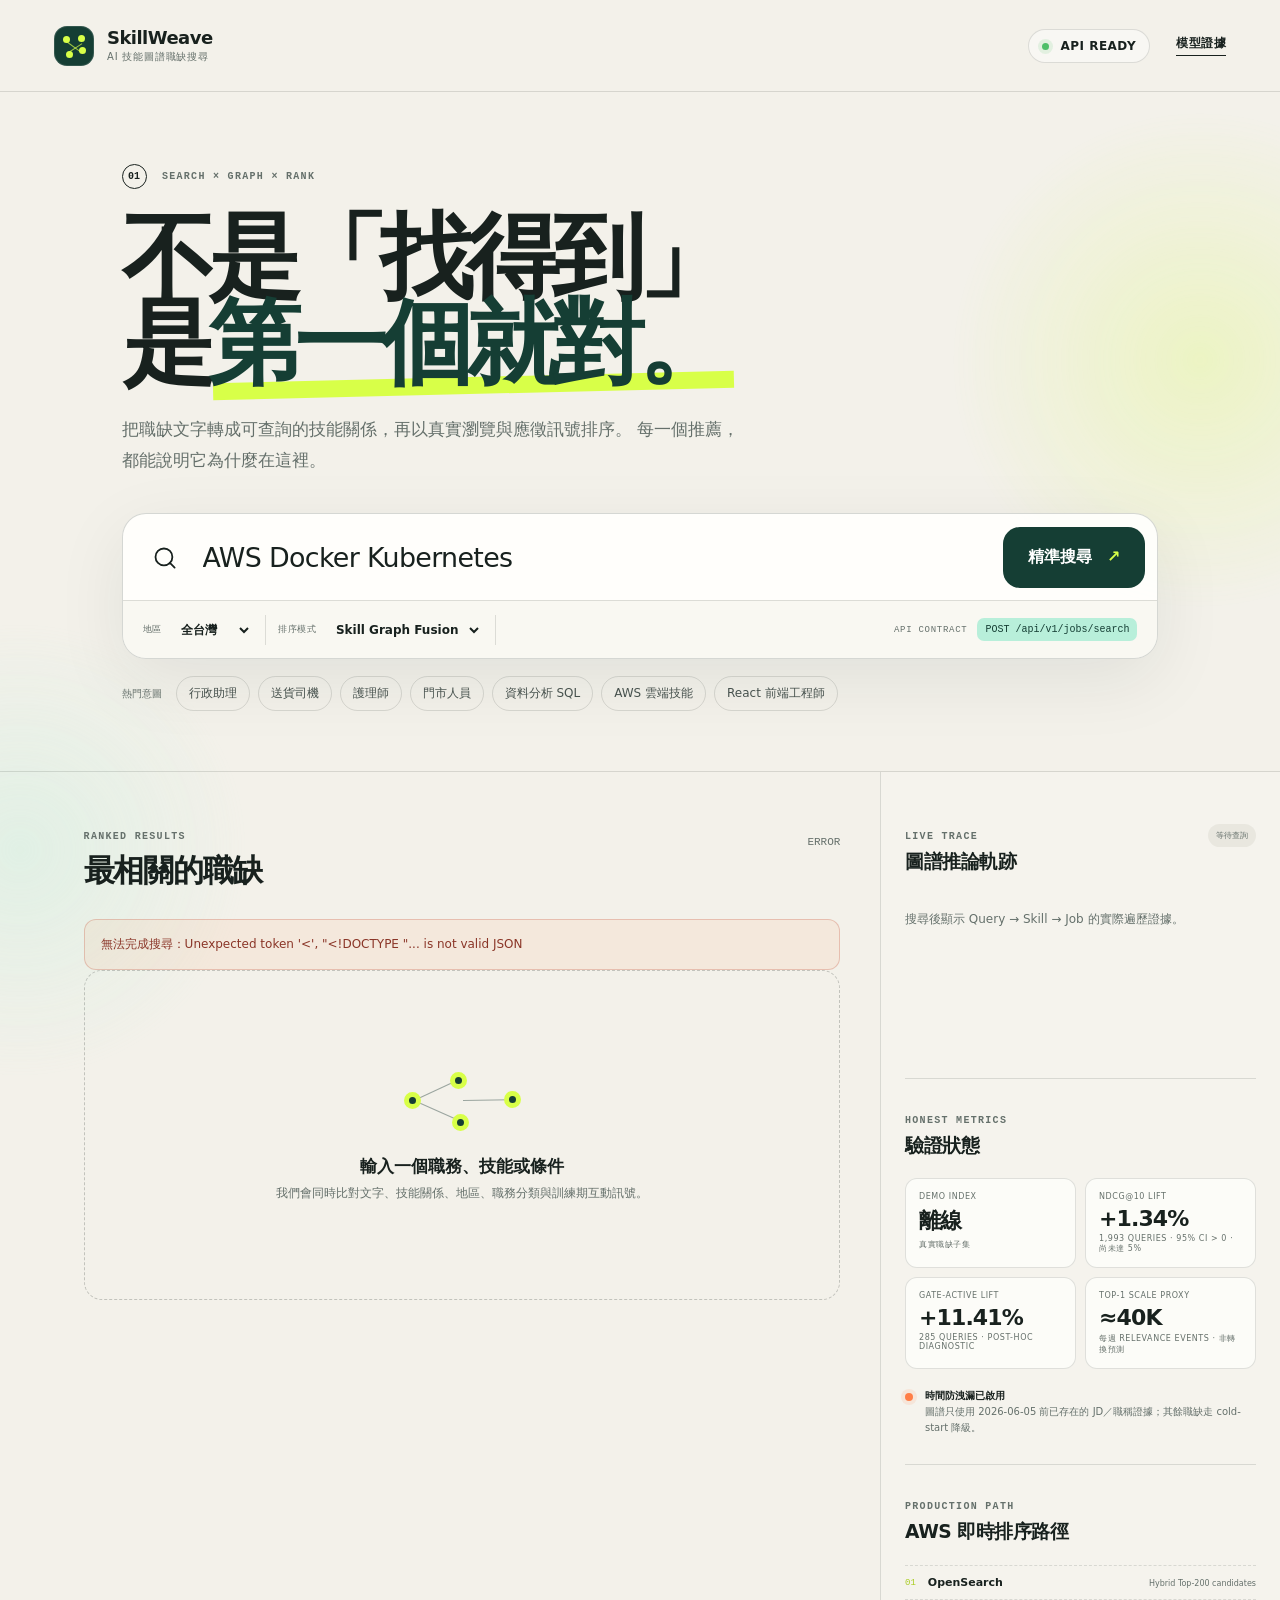
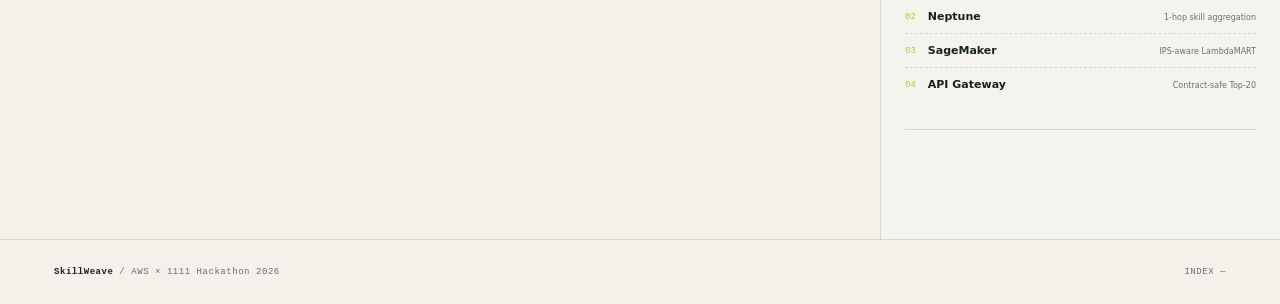
==== web/index.html @ bb7e9367 "Deploy and verify AWS judge demo" ====
<!doctype html>
<html lang="zh-Hant">
  <head>
    <meta charset="utf-8" />
    <meta name="viewport" content="width=device-width, initial-scale=1" />
    <meta
      name="description"
      content="SkillWeave — 以可追溯技能圖譜提升 1111 職缺搜尋精準度"
    />
    <title>SkillWeave｜技能圖譜職缺搜尋</title>
    <link rel="stylesheet" href="styles.css" />
  </head>
  <body>
    <div class="ambient ambient-a"></div>
    <div class="ambient ambient-b"></div>
    <header class="topbar">
      <a class="brand" href="./" aria-label="SkillWeave 首頁">
        <span class="brand-mark" aria-hidden="true">
          <i></i><i></i><i></i><i></i>
        </span>
        <span>
          <strong>SkillWeave</strong>
          <small>AI 技能圖譜職缺搜尋</small>
        </span>
      </a>
      <div class="header-actions">
        <span class="status-pill"><i></i> API READY</span>
        <a href="#evidence">模型證據</a>
      </div>
    </header>

    <main>
      <section class="hero">
        <div class="eyebrow"><span>01</span> SEARCH × GRAPH × RANK</div>
        <h1>不是「找得到」<br />是<span>第一個就對。</span></h1>
        <p>
          把職缺文字轉成可查詢的技能關係，再以真實瀏覽與應徵訊號排序。
          每一個推薦，都能說明它為什麼在這裡。
        </p>

        <form id="search-form" class="search-shell">
          <div class="search-main">
            <svg viewBox="0 0 24 24" aria-hidden="true">
              <path d="m21 21-4.4-4.4m2.4-5.1a7.5 7.5 0 1 1-15 0 7.5 7.5 0 0 1 15 0Z" />
            </svg>
            <label class="sr-only" for="query">搜尋職缺</label>
            <input
              id="query"
              name="query"
              type="search"
              autocomplete="off"
              placeholder="試試「後端工程師 Node.js」或「行政助理」"
              value="AWS Docker Kubernetes"
              required
            />
            <button type="submit">精準搜尋 <span>↗</span></button>
          </div>
          <div class="filters">
            <label>
              <span>地區</span>
              <select id="location">
                <option value="">全台灣</option>
                <option value="100100">台北市</option>
                <option value="100200">新北市</option>
                <option value="100500">桃園市</option>
                <option value="100600">新竹地區</option>
                <option value="100900">台中市</option>
                <option value="101800">高雄市</option>
              </select>
            </label>
            <label>
              <span>排序模式</span>
              <select id="graph-mode">
                <option value="true">Skill Graph Fusion</option>
                <option value="false">無圖譜 Baseline</option>
              </select>
            </label>
            <div class="contract">
              <span>API CONTRACT</span>
              <code>POST /api/v1/jobs/search</code>
            </div>
          </div>
        </form>

        <div class="suggestions" aria-label="建議搜尋">
          <span>熱門意圖</span>
          <button data-query="行政助理">行政助理</button>
          <button data-query="送貨司機">送貨司機</button>
          <button data-query="護理師">護理師</button>
          <button data-query="門市人員">門市人員</button>
          <button data-query="資料分析 SQL">資料分析 SQL</button>
          <button data-query="AWS Docker Kubernetes">AWS 雲端技能</button>
          <button data-query="React 前端工程師">React 前端工程師</button>
        </div>
      </section>

      <section class="workspace">
        <div class="results-column">
          <div class="section-head">
            <div>
              <span class="kicker">RANKED RESULTS</span>
              <h2>最相關的職缺</h2>
            </div>
            <div id="result-meta" class="result-meta">等待搜尋</div>
          </div>
          <div id="loading" class="loading hidden" aria-live="polite">
            <span></span><span></span><span></span>
            <p>解析意圖、走訪圖譜、重排候選職缺…</p>
          </div>
          <div id="error" class="message hidden"></div>
          <div id="results" class="result-list" aria-live="polite">
            <div class="initial-state">
              <div class="initial-graph" aria-hidden="true">
                <span class="node n1"></span><span class="node n2"></span>
                <span class="node n3"></span><span class="node n4"></span>
                <span class="edge e1"></span><span class="edge e2"></span><span class="edge e3"></span>
              </div>
              <h3>輸入一個職務、技能或條件</h3>
              <p>我們會同時比對文字、技能關係、地區、職務分類與訓練期互動訊號。</p>
            </div>
          </div>
        </div>

        <aside class="evidence-column" id="evidence">
          <div class="panel graph-panel">
            <div class="panel-head">
              <div>
                <span class="kicker">LIVE TRACE</span>
                <h3>圖譜推論軌跡</h3>
              </div>
              <span id="graph-badge" class="mini-badge">等待查詢</span>
            </div>
            <div id="intent-graph" class="intent-graph">
              <p class="panel-empty">搜尋後顯示 Query → Skill → Job 的實際遍歷證據。</p>
            </div>
          </div>

          <div class="panel score-panel">
            <div class="panel-head">
              <div>
                <span class="kicker">HONEST METRICS</span>
                <h3>驗證狀態</h3>
              </div>
            </div>
            <div class="metric-grid">
              <div>
                <span>Demo index</span>
                <strong id="job-count">—</strong>
                <small>真實職缺子集</small>
              </div>
              <div>
                <span>NDCG@10 lift</span>
                <strong id="ndcg-status">+1.34%</strong>
                <small>1,993 queries · 95% CI &gt; 0 · 尚未達 5%</small>
              </div>
              <div>
                <span>Gate-active lift</span>
                <strong>+11.41%</strong>
                <small>285 queries · post-hoc diagnostic</small>
              </div>
              <div>
                <span>Top-1 scale proxy</span>
                <strong>≈40K</strong>
                <small>每週 relevance events · 非轉換預測</small>
              </div>
            </div>
            <div class="provenance">
              <i></i>
              <p>
                <strong>時間防洩漏已啟用</strong>
                圖譜只使用 2026-06-05 前已存在的 JD／職稱證據；其餘職缺走 cold-start 降級。
              </p>
            </div>
          </div>

          <div class="panel architecture-panel">
            <span class="kicker">PRODUCTION PATH</span>
            <h3>AWS 即時排序路徑</h3>
            <ol>
              <li><span>01</span><div><strong>OpenSearch</strong><small>Hybrid Top-200 candidates</small></div></li>
              <li><span>02</span><div><strong>Neptune</strong><small>1-hop skill aggregation</small></div></li>
              <li><span>03</span><div><strong>SageMaker</strong><small>IPS-aware LambdaMART</small></div></li>
              <li><span>04</span><div><strong>API Gateway</strong><small>Contract-safe Top-20</small></div></li>
            </ol>
          </div>
        </aside>
      </section>
    </main>

    <footer>
      <div><strong>SkillWeave</strong> / AWS × 1111 Hackathon 2026</div>
      <div id="index-version">INDEX —</div>
    </footer>

    <template id="result-template">
      <article class="job-card">
        <div class="rank"></div>
        <div class="job-content">
          <div class="job-topline">
            <div>
              <h3></h3>
              <p class="job-subtitle"></p>
            </div>
            <span class="fit-score"></span>
          </div>
          <div class="job-tags"></div>
          <div class="why">
            <span>WHY THIS JOB</span>
            <p></p>
          </div>
          <button class="trace-button" type="button">查看推論證據 <span>→</span></button>
        </div>
      </article>
    </template>
    <script src="app.js" defer></script>
  </body>
</html>
---- web/styles.css ----
:root {
  --ink: #18211e;
  --muted: #65706b;
  --paper: #f3f1ea;
  --card: rgba(255, 255, 252, 0.84);
  --line: rgba(24, 33, 30, 0.13);
  --acid: #d8ff48;
  --acid-dark: #aacc25;
  --mint: #b8efda;
  --forest: #153e34;
  --orange: #ff7e47;
  --shadow: 0 20px 70px rgba(19, 38, 32, 0.08);
  font-family: Inter, "SF Pro Display", "Noto Sans TC", "PingFang TC", system-ui, sans-serif;
  color: var(--ink);
  background: var(--paper);
}

* { box-sizing: border-box; }
html { scroll-behavior: smooth; }
body { margin: 0; min-height: 100vh; overflow-x: hidden; }
button, input, select { font: inherit; }
button, select { cursor: pointer; }
.sr-only { position: absolute; width: 1px; height: 1px; padding: 0; margin: -1px; overflow: hidden; clip: rect(0,0,0,0); white-space: nowrap; border: 0; }
.hidden { display: none !important; }

.ambient { position: fixed; border-radius: 999px; filter: blur(1px); z-index: -1; opacity: .55; pointer-events: none; }
.ambient-a { width: 520px; height: 520px; right: -180px; top: 100px; background: radial-gradient(circle, rgba(216,255,72,.42), transparent 68%); }
.ambient-b { width: 460px; height: 460px; left: -210px; top: 620px; background: radial-gradient(circle, rgba(184,239,218,.55), transparent 70%); }

.topbar {
  max-width: 1440px; margin: auto; height: 92px; padding: 0 54px;
  display: flex; align-items: center; justify-content: space-between;
  border-bottom: 1px solid var(--line);
}
.brand { color: inherit; text-decoration: none; display: flex; align-items: center; gap: 13px; }
.brand > span:last-child { display: flex; flex-direction: column; }
.brand strong { font-size: 18px; letter-spacing: -.03em; }
.brand small { color: var(--muted); font-size: 10px; letter-spacing: .08em; margin-top: 2px; }
.brand-mark { width: 40px; height: 40px; border-radius: 13px; background: var(--forest); position: relative; display: block; box-shadow: inset 0 0 0 1px rgba(255,255,255,.13); }
.brand-mark i { position: absolute; width: 7px; height: 7px; background: var(--acid); border-radius: 50%; }
.brand-mark i:nth-child(1) { left: 9px; top: 10px; }
.brand-mark i:nth-child(2) { right: 9px; top: 9px; }
.brand-mark i:nth-child(3) { left: 12px; bottom: 8px; }
.brand-mark i:nth-child(4) { right: 8px; bottom: 12px; }
.brand-mark::before, .brand-mark::after { content: ""; position: absolute; height: 1px; background: rgba(216,255,72,.7); transform-origin: left; }
.brand-mark::before { width: 21px; left: 11px; top: 14px; transform: rotate(36deg); }
.brand-mark::after { width: 18px; left: 13px; bottom: 12px; transform: rotate(-33deg); }
.header-actions { display: flex; align-items: center; gap: 26px; font-size: 12px; font-weight: 700; letter-spacing: .04em; }
.header-actions a { color: var(--ink); text-decoration: none; border-bottom: 1px solid var(--ink); padding-bottom: 3px; }
.status-pill { border: 1px solid var(--line); border-radius: 999px; padding: 9px 13px; background: rgba(255,255,255,.42); }
.status-pill i { display: inline-block; width: 7px; height: 7px; border-radius: 50%; background: #4ebf69; margin-right: 7px; box-shadow: 0 0 0 4px rgba(78,191,105,.13); }

main { max-width: 1440px; margin: auto; }
.hero { padding: 72px 9.5% 60px; }
.eyebrow, .kicker { font-family: ui-monospace, "SFMono-Regular", monospace; letter-spacing: .13em; font-size: 10px; font-weight: 800; color: var(--muted); }
.eyebrow span { display: inline-grid; place-items: center; width: 25px; height: 25px; border: 1px solid var(--ink); border-radius: 50%; color: var(--ink); margin-right: 8px; letter-spacing: 0; }
.hero h1 { font-size: clamp(52px, 7.3vw, 102px); letter-spacing: -.075em; line-height: .92; margin: 25px 0 28px; max-width: 980px; font-weight: 720; }
.hero h1 span { color: var(--forest); position: relative; z-index: 0; }
.hero h1 span::after { content: ""; height: .18em; left: 1%; right: -2%; bottom: .03em; background: var(--acid); position: absolute; z-index: -1; transform: rotate(-1.4deg); }
.hero > p { width: min(620px, 100%); font-size: 17px; line-height: 1.8; color: var(--muted); margin-bottom: 38px; }

.search-shell { background: rgba(255,255,252,.93); border: 1px solid rgba(24,33,30,.18); border-radius: 24px; box-shadow: var(--shadow); overflow: hidden; }
.search-main { height: 86px; display: grid; grid-template-columns: 34px 1fr auto; align-items: center; gap: 16px; padding: 10px 12px 10px 28px; }
.search-main svg { width: 27px; fill: none; stroke: var(--ink); stroke-width: 1.6; stroke-linecap: round; }
.search-main input { border: 0; background: transparent; outline: 0; min-width: 0; font-size: clamp(18px, 2.1vw, 27px); letter-spacing: -.025em; color: var(--ink); }
.search-main input::placeholder { color: #a2aaa6; }
.search-main button { height: 61px; border: 0; border-radius: 17px; background: var(--forest); color: white; font-weight: 760; padding: 0 25px; transition: transform .16s, background .16s; }
.search-main button:hover { transform: translateY(-2px); background: #1b5042; }
.search-main button span { color: var(--acid); padding-left: 9px; }
.filters { min-height: 58px; border-top: 1px solid var(--line); padding: 8px 20px; display: flex; align-items: center; gap: 12px; background: rgba(243,241,234,.5); }
.filters label { display: flex; align-items: center; gap: 8px; border-right: 1px solid var(--line); padding-right: 13px; }
.filters label > span, .contract > span { font-family: ui-monospace, monospace; color: var(--muted); font-size: 9px; letter-spacing: .08em; }
.filters select { border: 0; outline: 0; background: transparent; color: var(--ink); font-weight: 700; font-size: 12px; padding: 7px; }
.contract { margin-left: auto; display: flex; align-items: center; gap: 10px; }
.contract code { font-size: 10px; color: var(--forest); background: var(--mint); border-radius: 7px; padding: 6px 8px; }
.suggestions { display: flex; align-items: center; gap: 8px; flex-wrap: wrap; margin-top: 17px; }
.suggestions > span { font-family: ui-monospace, monospace; font-size: 10px; color: var(--muted); margin-right: 6px; }
.suggestions button { background: transparent; border: 1px solid var(--line); border-radius: 999px; padding: 8px 12px; color: #46514d; font-size: 12px; transition: .16s; }
.suggestions button:hover { background: var(--acid); border-color: var(--acid-dark); color: var(--ink); }

.workspace { display: grid; grid-template-columns: minmax(0, 1.65fr) minmax(310px, .75fr); border-top: 1px solid var(--line); }
.results-column { padding: 52px 4.5% 80px 9.5%; min-height: 720px; }
.evidence-column { border-left: 1px solid var(--line); padding: 52px 6% 80px; background: rgba(255,255,255,.18); }
.section-head, .panel-head { display: flex; justify-content: space-between; align-items: flex-start; }
.section-head { margin-bottom: 27px; }
.section-head h2 { margin: 7px 0 0; font-size: 31px; letter-spacing: -.04em; }
.result-meta { color: var(--muted); font-size: 11px; font-family: ui-monospace, monospace; margin-top: 12px; }
.result-list { display: grid; gap: 13px; }
.job-card { display: grid; grid-template-columns: 58px 1fr; background: var(--card); border: 1px solid var(--line); border-radius: 18px; overflow: hidden; transition: transform .2s, box-shadow .2s, border-color .2s; animation: rise .35s both; backdrop-filter: blur(10px); }
.job-card:hover { transform: translateY(-3px); box-shadow: 0 18px 42px rgba(21,62,52,.09); border-color: rgba(21,62,52,.28); }
.rank { display: grid; place-items: start center; padding-top: 24px; border-right: 1px solid var(--line); font-family: ui-monospace, monospace; color: var(--muted); font-size: 12px; }
.job-card:first-child .rank { background: var(--acid); color: var(--ink); font-weight: 900; }
.job-content { padding: 23px 24px 18px; }
.job-topline { display: flex; justify-content: space-between; gap: 18px; }
.job-topline h3 { margin: 0; font-size: 19px; letter-spacing: -.025em; }
.job-subtitle { margin: 7px 0 0; color: var(--muted); font-size: 12px; }
.fit-score { align-self: flex-start; white-space: nowrap; color: var(--forest); background: var(--mint); border-radius: 8px; padding: 6px 8px; font-family: ui-monospace, monospace; font-size: 9px; font-weight: 800; letter-spacing: .04em; }
.job-tags { display: flex; gap: 6px; flex-wrap: wrap; margin: 16px 0 13px; }
.job-tags span { border: 1px solid var(--line); border-radius: 6px; padding: 5px 7px; color: #52605b; font-size: 10px; }
.job-tags span.skill { border-color: rgba(170,204,37,.6); background: rgba(216,255,72,.28); color: #31410a; }
.why { display: grid; grid-template-columns: auto 1fr; gap: 11px; align-items: baseline; background: rgba(243,241,234,.76); border-radius: 9px; padding: 9px 11px; }
.why span { font-family: ui-monospace, monospace; color: var(--forest); font-size: 8px; font-weight: 900; letter-spacing: .08em; }
.why p { margin: 0; color: #59645f; font-size: 11px; line-height: 1.5; }
.trace-button { border: 0; background: transparent; padding: 13px 0 0; font-size: 10px; color: var(--muted); }
.trace-button span { color: var(--forest); margin-left: 5px; }

.panel { border-bottom: 1px solid var(--line); padding-bottom: 28px; margin-bottom: 29px; }
.panel h3 { margin: 6px 0 0; letter-spacing: -.025em; }
.mini-badge { border-radius: 999px; padding: 6px 8px; background: #e9e7df; font-size: 8px; font-family: ui-monospace, monospace; color: var(--muted); }
.mini-badge.active { color: var(--forest); background: var(--acid); }
.intent-graph { min-height: 175px; padding-top: 22px; }
.panel-empty { font-size: 12px; color: var(--muted); line-height: 1.7; }
.trace-path { display: grid; grid-template-columns: 16px 1fr; gap: 10px; margin-bottom: 13px; }
.trace-rail { position: relative; }
.trace-rail::before { content: ""; position: absolute; left: 6px; top: 7px; bottom: -19px; border-left: 1px dashed #9dae48; }
.trace-path:last-child .trace-rail::before { display: none; }
.trace-dot { display: block; width: 13px; height: 13px; background: var(--acid); border: 3px solid var(--paper); box-shadow: 0 0 0 1px #a8bd43; border-radius: 50%; position: relative; z-index: 1; }
.trace-copy strong { display: block; font-size: 11px; line-height: 1.45; overflow-wrap: anywhere; }
.trace-copy small { display: block; color: var(--muted); font-size: 9px; margin-top: 3px; line-height: 1.45; }
.metric-grid { display: grid; grid-template-columns: 1fr 1fr; gap: 9px; margin: 19px 0; }
.metric-grid > div { background: rgba(255,255,252,.7); border: 1px solid var(--line); border-radius: 12px; padding: 13px; }
.metric-grid span, .metric-grid small { display: block; color: var(--muted); font-size: 8px; text-transform: uppercase; letter-spacing: .07em; }
.metric-grid strong { display: block; font-size: 22px; letter-spacing: -.04em; margin: 5px 0 3px; }
.provenance { display: grid; grid-template-columns: 11px 1fr; gap: 9px; align-items: start; }
.provenance i { width: 8px; height: 8px; border-radius: 50%; background: var(--orange); margin-top: 5px; box-shadow: 0 0 0 4px rgba(255,126,71,.12); }
.provenance p { margin: 0; font-size: 10px; line-height: 1.6; color: var(--muted); }
.provenance strong { color: var(--ink); display: block; }
.architecture-panel ol { list-style: none; margin: 20px 0 0; padding: 0; }
.architecture-panel li { display: flex; gap: 12px; align-items: center; padding: 10px 0; border-top: 1px dashed var(--line); }
.architecture-panel li > span { font-family: ui-monospace, monospace; color: var(--acid-dark); font-size: 9px; }
.architecture-panel li div { display: flex; justify-content: space-between; align-items: baseline; flex: 1; gap: 10px; }
.architecture-panel li strong { font-size: 11px; }
.architecture-panel li small { color: var(--muted); font-size: 8px; text-align: right; }

.initial-state { min-height: 330px; border: 1px dashed rgba(24,33,30,.22); border-radius: 18px; display: grid; place-content: center; text-align: center; padding: 30px; }
.initial-state h3 { margin: 24px 0 7px; font-size: 17px; }
.initial-state p { margin: 0; color: var(--muted); font-size: 12px; }
.initial-graph { position: relative; width: 120px; height: 62px; margin: auto; }
.initial-graph .node { position: absolute; width: 17px; height: 17px; background: var(--forest); border: 5px solid var(--acid); border-radius: 50%; z-index: 1; }
.initial-graph .n1 { left: 2px; top: 23px; }.initial-graph .n2 { left: 48px; top: 3px; }.initial-graph .n3 { left: 50px; bottom: 0; }.initial-graph .n4 { right: 1px; top: 22px; }
.initial-graph .edge { height: 1px; background: #9aa59f; width: 48px; position: absolute; transform-origin: left; left: 12px; top: 31px; }
.initial-graph .e1 { transform: rotate(-25deg); }.initial-graph .e2 { transform: rotate(24deg); }.initial-graph .e3 { left: 61px; transform: rotate(-1deg); width: 48px; }
.loading { min-height: 280px; place-content: center; text-align: center; }
.loading span { display: inline-block; width: 7px; height: 7px; background: var(--forest); border-radius: 50%; margin: 3px; animation: pulse .8s infinite alternate; }
.loading span:nth-child(2) { animation-delay: .16s; }.loading span:nth-child(3) { animation-delay: .32s; }
.loading p { color: var(--muted); font-size: 11px; margin-top: 12px; }
.message { border: 1px solid rgba(190,65,43,.25); background: rgba(255,126,71,.08); border-radius: 12px; padding: 16px; color: #8a3527; font-size: 12px; }

footer { max-width: 1440px; margin: auto; border-top: 1px solid var(--line); padding: 27px 54px; display: flex; justify-content: space-between; color: var(--muted); font-size: 9px; font-family: ui-monospace, monospace; letter-spacing: .06em; }
footer strong { color: var(--ink); }
@keyframes pulse { to { transform: translateY(-8px); background: var(--acid-dark); } }
@keyframes rise { from { opacity: 0; transform: translateY(9px); } }

@media (max-width: 920px) {
  .topbar { padding: 0 22px; }
  .hero { padding: 55px 22px 45px; }
  .hero h1 { font-size: clamp(50px, 13vw, 80px); }
  .workspace { grid-template-columns: 1fr; }
  .results-column, .evidence-column { padding: 40px 22px 60px; }
  .evidence-column { border-left: 0; border-top: 1px solid var(--line); }
  .search-main { grid-template-columns: 28px 1fr; height: auto; padding: 18px; }
  .search-main button { grid-column: 1 / -1; height: 50px; }
  .filters { align-items: stretch; flex-wrap: wrap; }
  .contract { width: 100%; margin: 3px 0; }
}
@media (max-width: 560px) {
  .header-actions a { display: none; }
  .status-pill { font-size: 9px; }
  .hero h1 { letter-spacing: -.065em; }
  .hero > p { font-size: 14px; }
  .search-main input { font-size: 17px; }
  .filters label { width: calc(50% - 6px); padding-right: 0; }
  .filters select { max-width: 130px; }
  .job-card { grid-template-columns: 42px 1fr; }
  .job-content { padding: 19px 15px 15px; }
  .job-topline { display: block; }
  .fit-score { display: inline-block; margin-top: 10px; }
  .why { grid-template-columns: 1fr; gap: 4px; }
  footer { padding: 22px; display: block; line-height: 2; }
}
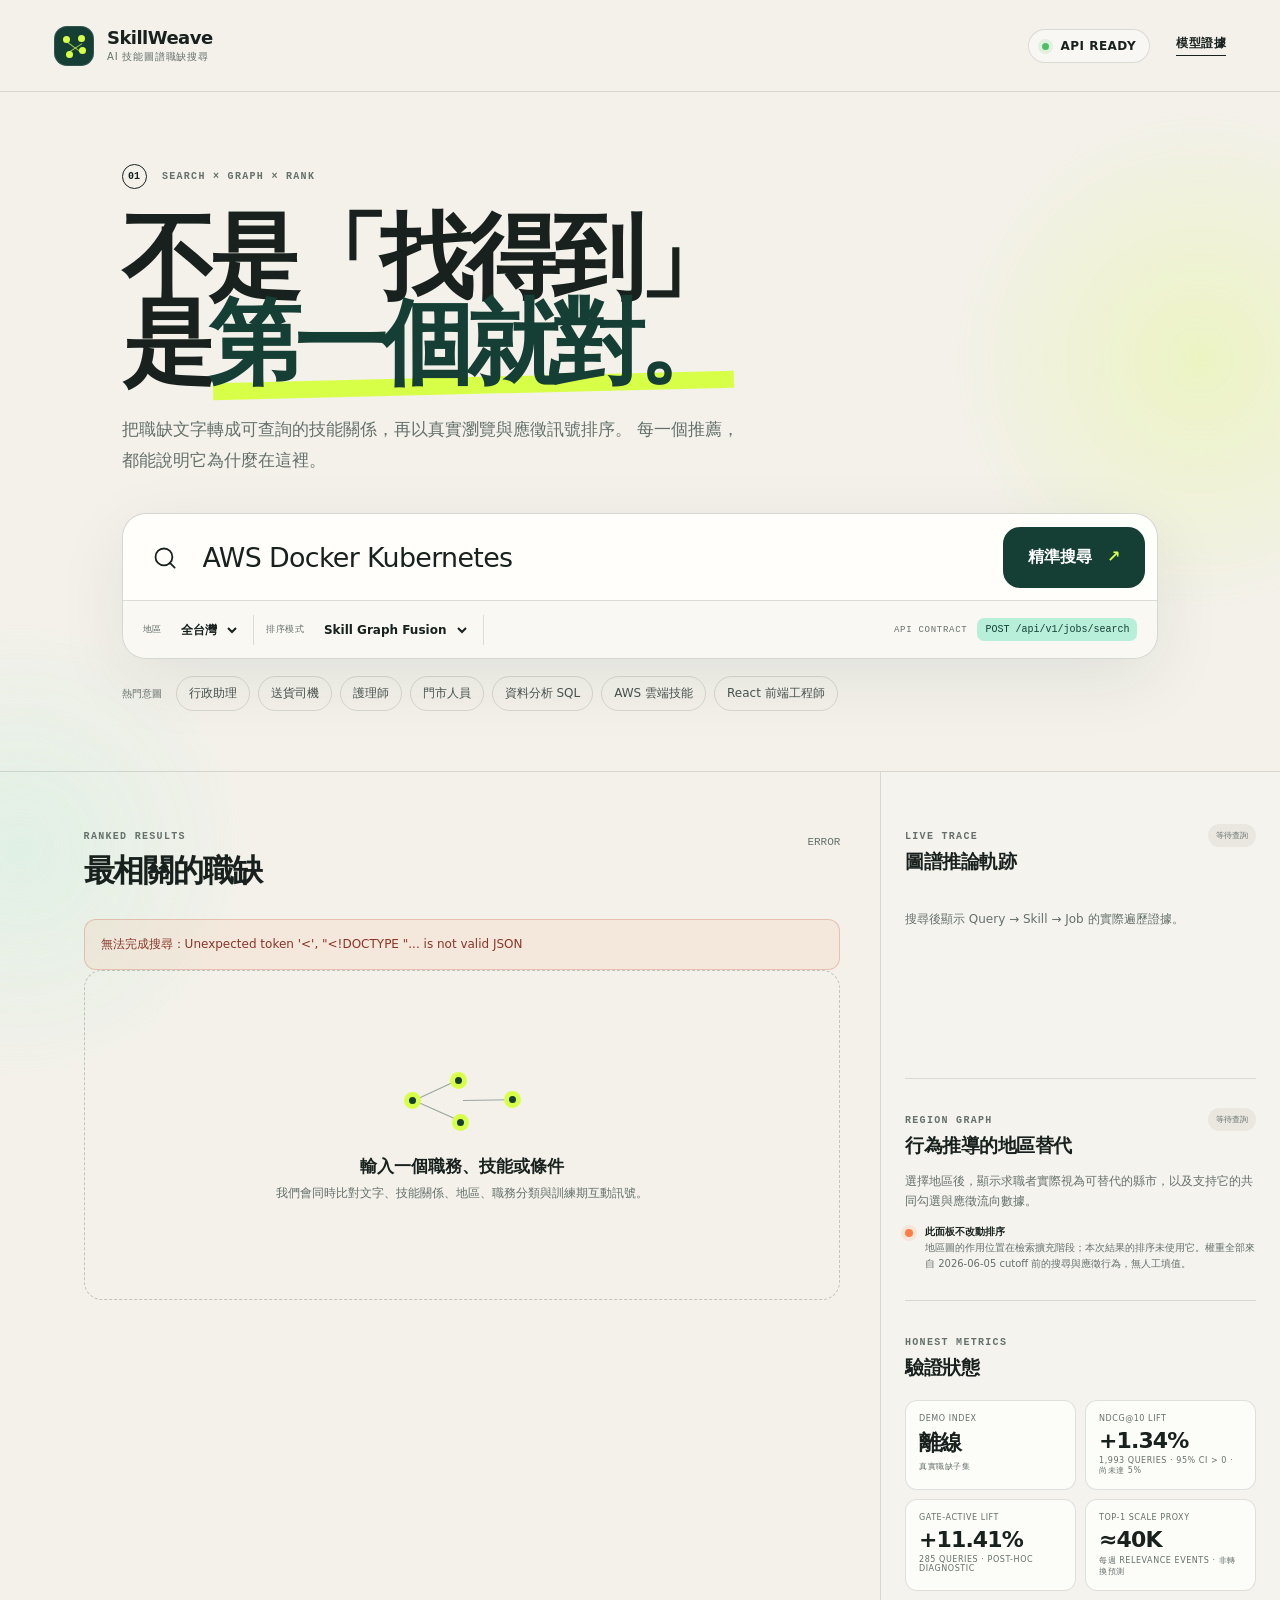
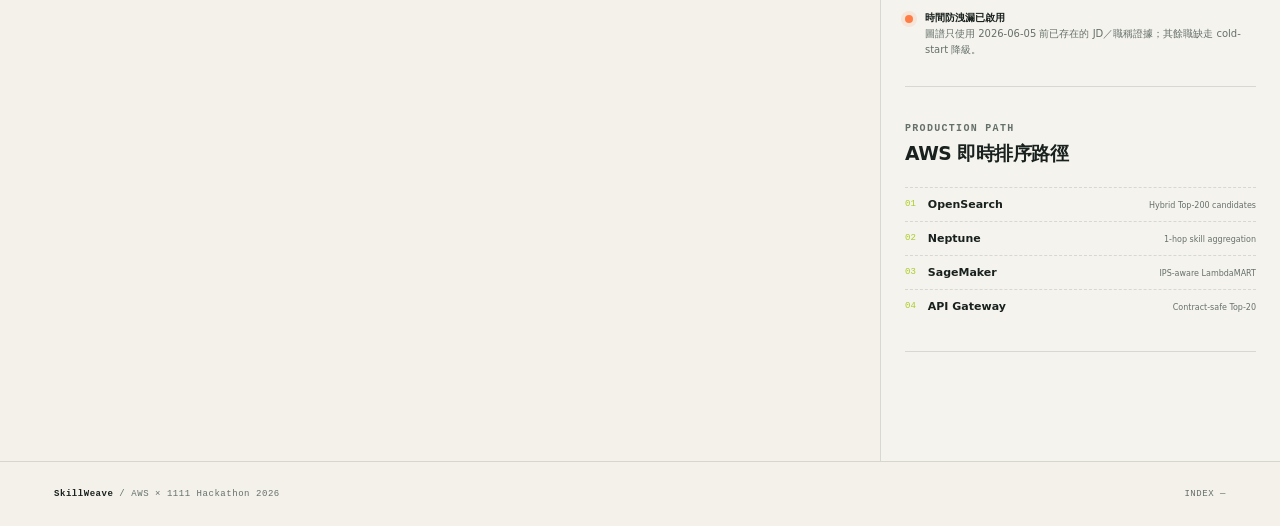
==== commit ec254562: "Surface region graph evidence in the search response and demo The region subgraph existed as an arti" ====
--- a/web/index.html
+++ b/web/index.html
@@ -63,7 +63,10 @@
                 <option value="100100">台北市</option>
                 <option value="100200">新北市</option>
                 <option value="100500">桃園市</option>
-                <option value="100600">新竹地區</option>
+                <option value="100600">新竹市</option>
+                <option value="100700">新竹縣</option>
+                <option value="100300">基隆市</option>
+                <option value="102000">屏東縣</option>
                 <option value="100900">台中市</option>
                 <option value="101800">高雄市</option>
               </select>
@@ -135,6 +138,29 @@
             </div>
           </div>
 
+          <div class="panel region-panel">
+            <div class="panel-head">
+              <div>
+                <span class="kicker">REGION GRAPH</span>
+                <h3>行為推導的地區替代</h3>
+              </div>
+              <span id="region-badge" class="mini-badge">等待查詢</span>
+            </div>
+            <div id="region-trace" aria-live="polite">
+              <p class="panel-empty">
+                選擇地區後，顯示求職者實際視為可替代的縣市，以及支持它的共同勾選與應徵流向數據。
+              </p>
+            </div>
+            <div class="provenance">
+              <i></i>
+              <p>
+                <strong>此面板不改動排序</strong>
+                地區圖的作用位置在檢索擴充階段；本次結果的排序未使用它。權重全部來自
+                2026-06-05 cutoff 前的搜尋與應徵行為，無人工填值。
+              </p>
+            </div>
+          </div>
+
           <div class="panel score-panel">
             <div class="panel-head">
               <div>
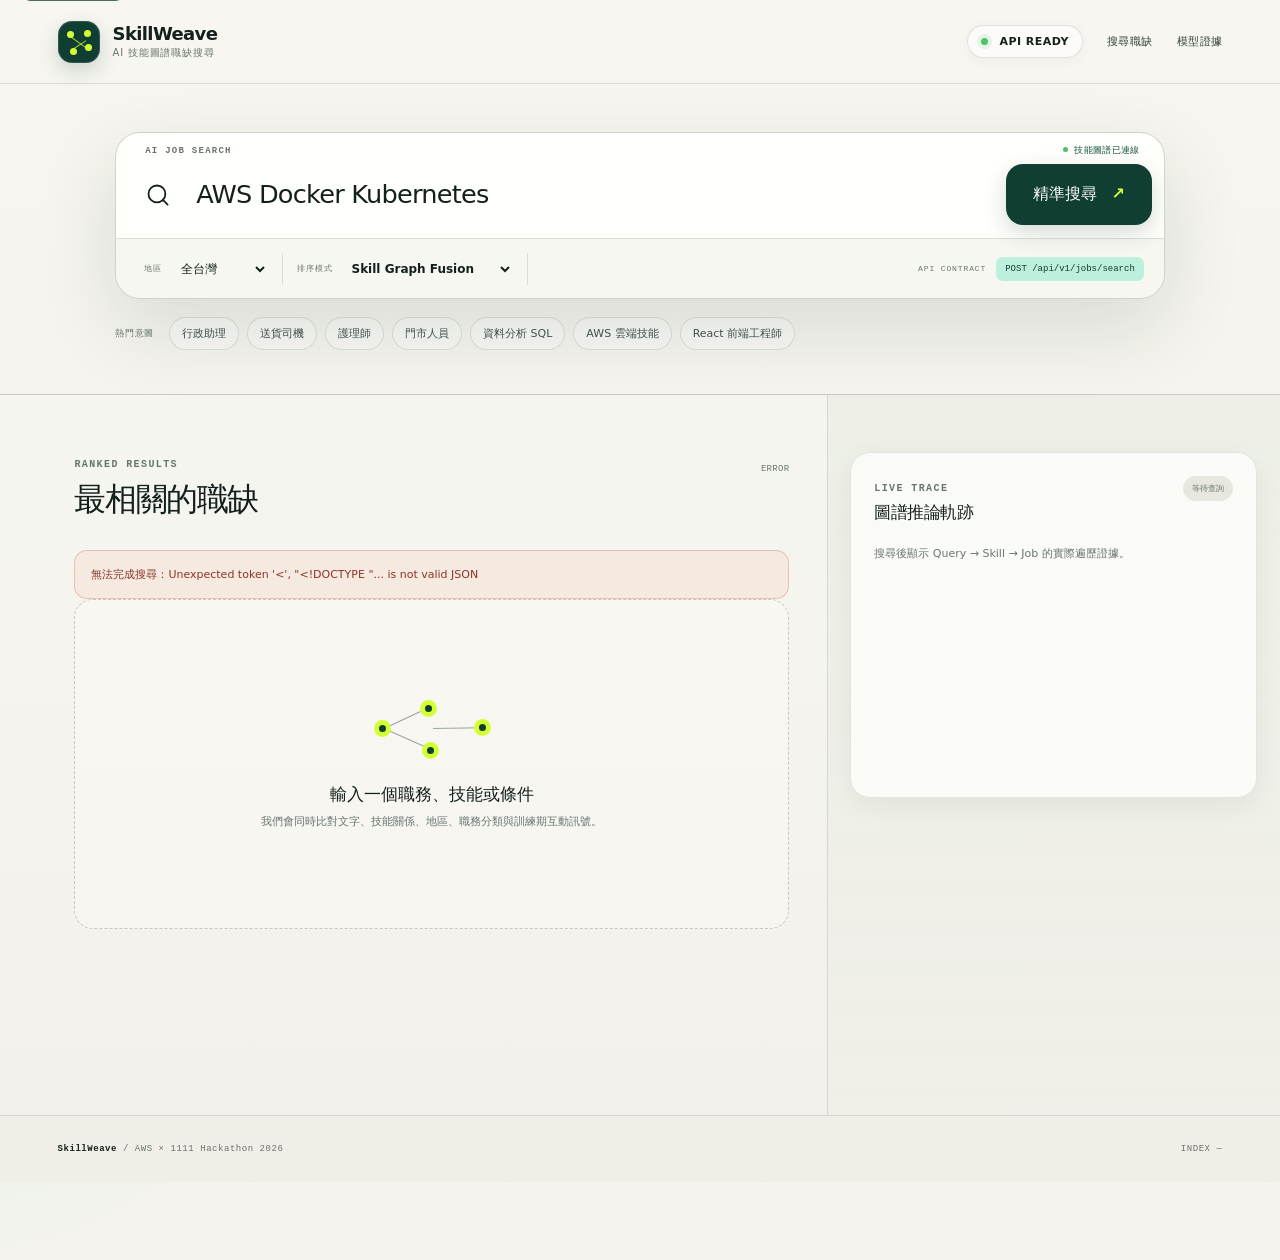
==== commit a981a4e2: "feat: refine job search UI and visualize graph traces" ====
--- a/web/index.html
+++ b/web/index.html
@@ -11,6 +11,7 @@
     <link rel="stylesheet" href="styles.css" />
   </head>
   <body>
+    <a class="skip-link" href="#main-content">跳到主要內容</a>
     <div class="ambient ambient-a"></div>
     <div class="ambient ambient-b"></div>
     <header class="topbar">
@@ -25,20 +26,17 @@
       </a>
       <div class="header-actions">
         <span class="status-pill"><i></i> API READY</span>
-        <a href="#evidence">模型證據</a>
+        <nav aria-label="主要導覽">
+          <a href="#search-form">搜尋職缺</a>
+          <a href="#evidence">模型證據</a>
+        </nav>
       </div>
     </header>
 
-    <main>
+    <main id="main-content">
       <section class="hero">
-        <div class="eyebrow"><span>01</span> SEARCH × GRAPH × RANK</div>
-        <h1>不是「找得到」<br />是<span>第一個就對。</span></h1>
-        <p>
-          把職缺文字轉成可查詢的技能關係，再以真實瀏覽與應徵訊號排序。
-          每一個推薦，都能說明它為什麼在這裡。
-        </p>
-
         <form id="search-form" class="search-shell">
+          <div class="search-label"><span>AI JOB SEARCH</span><i>技能圖譜已連線</i></div>
           <div class="search-main">
             <svg viewBox="0 0 24 24" aria-hidden="true">
               <path d="m21 21-4.4-4.4m2.4-5.1a7.5 7.5 0 1 1-15 0 7.5 7.5 0 0 1 15 0Z" />
@@ -53,7 +51,7 @@
               value="AWS Docker Kubernetes"
               required
             />
-            <button type="submit">精準搜尋 <span>↗</span></button>
+            <button type="submit"><span class="button-label">精準搜尋</span> <span aria-hidden="true">↗</span></button>
           </div>
           <div class="filters">
             <label>
@@ -63,10 +61,7 @@
                 <option value="100100">台北市</option>
                 <option value="100200">新北市</option>
                 <option value="100500">桃園市</option>
-                <option value="100600">新竹市</option>
-                <option value="100700">新竹縣</option>
-                <option value="100300">基隆市</option>
-                <option value="102000">屏東縣</option>
+                <option value="100600">新竹地區</option>
                 <option value="100900">台中市</option>
                 <option value="101800">高雄市</option>
               </select>
@@ -106,11 +101,11 @@
             </div>
             <div id="result-meta" class="result-meta">等待搜尋</div>
           </div>
-          <div id="loading" class="loading hidden" aria-live="polite">
+          <div id="loading" class="loading hidden" aria-live="polite" role="status">
             <span></span><span></span><span></span>
             <p>解析意圖、走訪圖譜、重排候選職缺…</p>
           </div>
-          <div id="error" class="message hidden"></div>
+          <div id="error" class="message hidden" role="alert"></div>
           <div id="results" class="result-list" aria-live="polite">
             <div class="initial-state">
               <div class="initial-graph" aria-hidden="true">
@@ -136,78 +131,6 @@
             <div id="intent-graph" class="intent-graph">
               <p class="panel-empty">搜尋後顯示 Query → Skill → Job 的實際遍歷證據。</p>
             </div>
-          </div>
-
-          <div class="panel region-panel">
-            <div class="panel-head">
-              <div>
-                <span class="kicker">REGION GRAPH</span>
-                <h3>行為推導的地區替代</h3>
-              </div>
-              <span id="region-badge" class="mini-badge">等待查詢</span>
-            </div>
-            <div id="region-trace" aria-live="polite">
-              <p class="panel-empty">
-                選擇地區後，顯示求職者實際視為可替代的縣市，以及支持它的共同勾選與應徵流向數據。
-              </p>
-            </div>
-            <div class="provenance">
-              <i></i>
-              <p>
-                <strong>此面板不改動排序</strong>
-                地區圖的作用位置在檢索擴充階段；本次結果的排序未使用它。權重全部來自
-                2026-06-05 cutoff 前的搜尋與應徵行為，無人工填值。
-              </p>
-            </div>
-          </div>
-
-          <div class="panel score-panel">
-            <div class="panel-head">
-              <div>
-                <span class="kicker">HONEST METRICS</span>
-                <h3>驗證狀態</h3>
-              </div>
-            </div>
-            <div class="metric-grid">
-              <div>
-                <span>Demo index</span>
-                <strong id="job-count">—</strong>
-                <small>真實職缺子集</small>
-              </div>
-              <div>
-                <span>NDCG@10 lift</span>
-                <strong id="ndcg-status">+1.34%</strong>
-                <small>1,993 queries · 95% CI &gt; 0 · 尚未達 5%</small>
-              </div>
-              <div>
-                <span>Gate-active lift</span>
-                <strong>+11.41%</strong>
-                <small>285 queries · post-hoc diagnostic</small>
-              </div>
-              <div>
-                <span>Top-1 scale proxy</span>
-                <strong>≈40K</strong>
-                <small>每週 relevance events · 非轉換預測</small>
-              </div>
-            </div>
-            <div class="provenance">
-              <i></i>
-              <p>
-                <strong>時間防洩漏已啟用</strong>
-                圖譜只使用 2026-06-05 前已存在的 JD／職稱證據；其餘職缺走 cold-start 降級。
-              </p>
-            </div>
-          </div>
-
-          <div class="panel architecture-panel">
-            <span class="kicker">PRODUCTION PATH</span>
-            <h3>AWS 即時排序路徑</h3>
-            <ol>
-              <li><span>01</span><div><strong>OpenSearch</strong><small>Hybrid Top-200 candidates</small></div></li>
-              <li><span>02</span><div><strong>Neptune</strong><small>1-hop skill aggregation</small></div></li>
-              <li><span>03</span><div><strong>SageMaker</strong><small>IPS-aware LambdaMART</small></div></li>
-              <li><span>04</span><div><strong>API Gateway</strong><small>Contract-safe Top-20</small></div></li>
-            </ol>
           </div>
         </aside>
       </section>
--- a/web/styles.css
+++ b/web/styles.css
@@ -1,140 +1,172 @@
 :root {
-  --ink: #18211e;
-  --muted: #65706b;
-  --paper: #f3f1ea;
-  --card: rgba(255, 255, 252, 0.84);
-  --line: rgba(24, 33, 30, 0.13);
-  --acid: #d8ff48;
-  --acid-dark: #aacc25;
-  --mint: #b8efda;
-  --forest: #153e34;
-  --orange: #ff7e47;
-  --shadow: 0 20px 70px rgba(19, 38, 32, 0.08);
+  --ink: #14201c;
+  --ink-soft: #34443e;
+  --muted: #68756f;
+  --paper: #f4f3ed;
+  --paper-deep: #ebe9df;
+  --card: rgba(255, 255, 252, 0.9);
+  --line: rgba(20, 32, 28, 0.12);
+  --line-strong: rgba(20, 32, 28, 0.2);
+  --acid: #d5ff35;
+  --acid-soft: #ebff9c;
+  --acid-dark: #9dbd19;
+  --mint: #bcefdc;
+  --forest: #103e32;
+  --forest-light: #1a5746;
+  --orange: #ff7648;
+  --shadow-sm: 0 8px 28px rgba(16, 38, 31, 0.06);
+  --shadow-lg: 0 28px 80px rgba(16, 38, 31, 0.12);
   font-family: Inter, "SF Pro Display", "Noto Sans TC", "PingFang TC", system-ui, sans-serif;
   color: var(--ink);
   background: var(--paper);
+  font-synthesis: none;
 }
 
 * { box-sizing: border-box; }
 html { scroll-behavior: smooth; }
-body { margin: 0; min-height: 100vh; overflow-x: hidden; }
+body { margin: 0; min-height: 100vh; overflow-x: hidden; background: linear-gradient(180deg, #f7f6f0 0%, var(--paper) 42%, #efeee7 100%); }
 button, input, select { font: inherit; }
 button, select { cursor: pointer; }
+button:disabled { cursor: wait; }
+a, button, input, select { -webkit-tap-highlight-color: transparent; }
+:focus-visible { outline: 3px solid rgba(157, 189, 25, .55); outline-offset: 3px; }
 .sr-only { position: absolute; width: 1px; height: 1px; padding: 0; margin: -1px; overflow: hidden; clip: rect(0,0,0,0); white-space: nowrap; border: 0; }
 .hidden { display: none !important; }
-
-.ambient { position: fixed; border-radius: 999px; filter: blur(1px); z-index: -1; opacity: .55; pointer-events: none; }
-.ambient-a { width: 520px; height: 520px; right: -180px; top: 100px; background: radial-gradient(circle, rgba(216,255,72,.42), transparent 68%); }
-.ambient-b { width: 460px; height: 460px; left: -210px; top: 620px; background: radial-gradient(circle, rgba(184,239,218,.55), transparent 70%); }
+.skip-link { position: fixed; z-index: 100; left: 20px; top: 16px; transform: translateY(-140%); padding: 10px 14px; border-radius: 10px; color: white; background: var(--forest); text-decoration: none; font-size: 13px; font-weight: 750; transition: transform .2s; }
+.skip-link:focus { transform: translateY(0); }
+
+.ambient { position: absolute; border-radius: 999px; z-index: -1; opacity: .7; pointer-events: none; }
+.ambient-a { width: 680px; height: 680px; right: -250px; top: 70px; background: radial-gradient(circle, rgba(213,255,53,.28), rgba(213,255,53,.08) 46%, transparent 72%); }
+.ambient-b { width: 580px; height: 580px; left: -310px; top: 680px; background: radial-gradient(circle, rgba(188,239,220,.5), transparent 70%); }
 
 .topbar {
-  max-width: 1440px; margin: auto; height: 92px; padding: 0 54px;
+  width: min(100%, 1540px); height: 84px; margin: auto; padding: 0 4.5%;
   display: flex; align-items: center; justify-content: space-between;
-  border-bottom: 1px solid var(--line);
+  border-bottom: 1px solid var(--line); position: relative; z-index: 10;
 }
 .brand { color: inherit; text-decoration: none; display: flex; align-items: center; gap: 13px; }
 .brand > span:last-child { display: flex; flex-direction: column; }
-.brand strong { font-size: 18px; letter-spacing: -.03em; }
+.brand strong { font-size: 18px; letter-spacing: -.035em; }
 .brand small { color: var(--muted); font-size: 10px; letter-spacing: .08em; margin-top: 2px; }
-.brand-mark { width: 40px; height: 40px; border-radius: 13px; background: var(--forest); position: relative; display: block; box-shadow: inset 0 0 0 1px rgba(255,255,255,.13); }
+.brand-mark { width: 42px; height: 42px; border-radius: 14px; background: var(--forest); position: relative; display: block; box-shadow: inset 0 0 0 1px rgba(255,255,255,.14), 0 8px 20px rgba(16,62,50,.18); }
 .brand-mark i { position: absolute; width: 7px; height: 7px; background: var(--acid); border-radius: 50%; }
 .brand-mark i:nth-child(1) { left: 9px; top: 10px; }
 .brand-mark i:nth-child(2) { right: 9px; top: 9px; }
 .brand-mark i:nth-child(3) { left: 12px; bottom: 8px; }
 .brand-mark i:nth-child(4) { right: 8px; bottom: 12px; }
-.brand-mark::before, .brand-mark::after { content: ""; position: absolute; height: 1px; background: rgba(216,255,72,.7); transform-origin: left; }
+.brand-mark::before, .brand-mark::after { content: ""; position: absolute; height: 1px; background: rgba(213,255,53,.74); transform-origin: left; }
 .brand-mark::before { width: 21px; left: 11px; top: 14px; transform: rotate(36deg); }
 .brand-mark::after { width: 18px; left: 13px; bottom: 12px; transform: rotate(-33deg); }
-.header-actions { display: flex; align-items: center; gap: 26px; font-size: 12px; font-weight: 700; letter-spacing: .04em; }
-.header-actions a { color: var(--ink); text-decoration: none; border-bottom: 1px solid var(--ink); padding-bottom: 3px; }
-.status-pill { border: 1px solid var(--line); border-radius: 999px; padding: 9px 13px; background: rgba(255,255,255,.42); }
-.status-pill i { display: inline-block; width: 7px; height: 7px; border-radius: 50%; background: #4ebf69; margin-right: 7px; box-shadow: 0 0 0 4px rgba(78,191,105,.13); }
-
-main { max-width: 1440px; margin: auto; }
-.hero { padding: 72px 9.5% 60px; }
-.eyebrow, .kicker { font-family: ui-monospace, "SFMono-Regular", monospace; letter-spacing: .13em; font-size: 10px; font-weight: 800; color: var(--muted); }
-.eyebrow span { display: inline-grid; place-items: center; width: 25px; height: 25px; border: 1px solid var(--ink); border-radius: 50%; color: var(--ink); margin-right: 8px; letter-spacing: 0; }
-.hero h1 { font-size: clamp(52px, 7.3vw, 102px); letter-spacing: -.075em; line-height: .92; margin: 25px 0 28px; max-width: 980px; font-weight: 720; }
-.hero h1 span { color: var(--forest); position: relative; z-index: 0; }
-.hero h1 span::after { content: ""; height: .18em; left: 1%; right: -2%; bottom: .03em; background: var(--acid); position: absolute; z-index: -1; transform: rotate(-1.4deg); }
-.hero > p { width: min(620px, 100%); font-size: 17px; line-height: 1.8; color: var(--muted); margin-bottom: 38px; }
-
-.search-shell { background: rgba(255,255,252,.93); border: 1px solid rgba(24,33,30,.18); border-radius: 24px; box-shadow: var(--shadow); overflow: hidden; }
-.search-main { height: 86px; display: grid; grid-template-columns: 34px 1fr auto; align-items: center; gap: 16px; padding: 10px 12px 10px 28px; }
+.header-actions, .header-actions nav { display: flex; align-items: center; gap: 24px; }
+.header-actions { font-size: 11px; font-weight: 750; letter-spacing: .04em; }
+.header-actions a { color: var(--ink-soft); text-decoration: none; padding: 9px 0; position: relative; }
+.header-actions a::after { content: ""; position: absolute; left: 0; right: 100%; bottom: 3px; height: 2px; background: var(--forest); transition: right .2s; }
+.header-actions a:hover::after { right: 0; }
+.status-pill { border: 1px solid var(--line); border-radius: 999px; padding: 9px 13px; background: rgba(255,255,255,.58); box-shadow: 0 3px 14px rgba(16,38,31,.04); }
+.status-pill i { display: inline-block; width: 7px; height: 7px; border-radius: 50%; background: #51bf6b; margin-right: 7px; box-shadow: 0 0 0 4px rgba(81,191,107,.13); animation: breathe 2.2s infinite; }
+
+main { width: min(100%, 1540px); margin: auto; }
+.hero { padding: 48px 9% 44px; position: relative; }
+.kicker { font-family: ui-monospace, "SFMono-Regular", monospace; letter-spacing: .14em; font-size: 10px; font-weight: 800; color: var(--muted); }
+
+.search-shell { background: rgba(255,255,252,.93); border: 1px solid var(--line-strong); border-radius: 25px; box-shadow: var(--shadow-lg); overflow: hidden; position: relative; backdrop-filter: blur(18px); }
+.search-shell::before { content: ""; position: absolute; inset: 0 auto 0 0; width: 4px; background: var(--acid); opacity: 0; transition: opacity .2s; }
+.search-shell:focus-within::before { opacity: 1; }
+.search-label { display: flex; justify-content: space-between; padding: 14px 24px 0 29px; font: 750 9px/1 ui-monospace, "SFMono-Regular", monospace; letter-spacing: .14em; color: var(--muted); }
+.search-label i { font-style: normal; color: var(--forest-light); letter-spacing: .04em; }
+.search-label i::before { content: ""; display: inline-block; width: 5px; height: 5px; border-radius: 50%; background: #51bf6b; margin: 0 6px 1px 0; }
+.search-main { min-height: 82px; display: grid; grid-template-columns: 34px 1fr auto; align-items: center; gap: 16px; padding: 4px 12px 10px 28px; }
 .search-main svg { width: 27px; fill: none; stroke: var(--ink); stroke-width: 1.6; stroke-linecap: round; }
-.search-main input { border: 0; background: transparent; outline: 0; min-width: 0; font-size: clamp(18px, 2.1vw, 27px); letter-spacing: -.025em; color: var(--ink); }
-.search-main input::placeholder { color: #a2aaa6; }
-.search-main button { height: 61px; border: 0; border-radius: 17px; background: var(--forest); color: white; font-weight: 760; padding: 0 25px; transition: transform .16s, background .16s; }
-.search-main button:hover { transform: translateY(-2px); background: #1b5042; }
-.search-main button span { color: var(--acid); padding-left: 9px; }
-.filters { min-height: 58px; border-top: 1px solid var(--line); padding: 8px 20px; display: flex; align-items: center; gap: 12px; background: rgba(243,241,234,.5); }
-.filters label { display: flex; align-items: center; gap: 8px; border-right: 1px solid var(--line); padding-right: 13px; }
-.filters label > span, .contract > span { font-family: ui-monospace, monospace; color: var(--muted); font-size: 9px; letter-spacing: .08em; }
-.filters select { border: 0; outline: 0; background: transparent; color: var(--ink); font-weight: 700; font-size: 12px; padding: 7px; }
+.search-main input { border: 0; background: transparent; outline: 0; min-width: 0; font-size: clamp(19px, 2vw, 27px); letter-spacing: -.03em; color: var(--ink); caret-color: var(--acid-dark); }
+.search-main input::placeholder { color: #a0aaa5; }
+.search-main button { min-width: 146px; height: 61px; border: 0; border-radius: 17px; background: var(--forest); color: white; font-weight: 760; padding: 0 24px; box-shadow: 0 8px 22px rgba(16,62,50,.18); transition: transform .18s, background .18s, box-shadow .18s; }
+.search-main button:hover { transform: translateY(-2px); background: var(--forest-light); box-shadow: 0 12px 28px rgba(16,62,50,.24); }
+.search-main button:active { transform: translateY(0); }
+.search-main button:disabled { opacity: .75; }
+.search-main button > span:last-child { color: var(--acid); padding-left: 9px; }
+.filters { min-height: 60px; border-top: 1px solid var(--line); padding: 8px 20px 8px 28px; display: flex; align-items: center; gap: 14px; background: rgba(235,233,223,.38); }
+.filters label { display: flex; align-items: center; gap: 8px; border-right: 1px solid var(--line); padding-right: 14px; }
+.filters label > span, .contract > span { font-family: ui-monospace, monospace; color: var(--muted); font-size: 8px; letter-spacing: .11em; }
+.filters select { border: 0; outline: 0; background: transparent; color: var(--ink); font-weight: 720; font-size: 12px; padding: 8px 23px 8px 7px; }
 .contract { margin-left: auto; display: flex; align-items: center; gap: 10px; }
-.contract code { font-size: 10px; color: var(--forest); background: var(--mint); border-radius: 7px; padding: 6px 8px; }
-.suggestions { display: flex; align-items: center; gap: 8px; flex-wrap: wrap; margin-top: 17px; }
-.suggestions > span { font-family: ui-monospace, monospace; font-size: 10px; color: var(--muted); margin-right: 6px; }
-.suggestions button { background: transparent; border: 1px solid var(--line); border-radius: 999px; padding: 8px 12px; color: #46514d; font-size: 12px; transition: .16s; }
-.suggestions button:hover { background: var(--acid); border-color: var(--acid-dark); color: var(--ink); }
-
-.workspace { display: grid; grid-template-columns: minmax(0, 1.65fr) minmax(310px, .75fr); border-top: 1px solid var(--line); }
-.results-column { padding: 52px 4.5% 80px 9.5%; min-height: 720px; }
-.evidence-column { border-left: 1px solid var(--line); padding: 52px 6% 80px; background: rgba(255,255,255,.18); }
-.section-head, .panel-head { display: flex; justify-content: space-between; align-items: flex-start; }
-.section-head { margin-bottom: 27px; }
-.section-head h2 { margin: 7px 0 0; font-size: 31px; letter-spacing: -.04em; }
-.result-meta { color: var(--muted); font-size: 11px; font-family: ui-monospace, monospace; margin-top: 12px; }
+.contract code { font-size: 9px; color: var(--forest); background: var(--mint); border-radius: 7px; padding: 7px 9px; }
+.suggestions { display: flex; align-items: center; gap: 8px; flex-wrap: wrap; margin-top: 18px; }
+.suggestions > span { font-family: ui-monospace, monospace; font-size: 9px; letter-spacing: .08em; color: var(--muted); margin-right: 7px; }
+.suggestions button { background: rgba(255,255,255,.34); border: 1px solid var(--line); border-radius: 999px; padding: 8px 12px; color: #46534e; font-size: 11px; transition: transform .16s, background .16s, border-color .16s; }
+.suggestions button:hover { transform: translateY(-1px); background: var(--acid-soft); border-color: var(--acid-dark); color: var(--ink); }
+
+.workspace { display: grid; grid-template-columns: minmax(0, 1.55fr) minmax(410px, .85fr); border-top: 1px solid var(--line-strong); background: rgba(255,255,255,.12); }
+.results-column { padding: 57px 4.5% 84px 9%; min-height: 720px; }
+.evidence-column { border-left: 1px solid var(--line); padding: 57px 5% 84px; background: linear-gradient(180deg, rgba(232,237,226,.62), rgba(239,238,231,.55)); }
+.section-head, .panel-head { display: flex; justify-content: space-between; align-items: flex-start; gap: 18px; }
+.section-head { margin-bottom: 28px; }
+.section-head h2 { margin: 7px 0 0; font-size: 32px; letter-spacing: -.045em; }
+.result-meta { color: var(--muted); font-size: 9px; font-family: ui-monospace, monospace; letter-spacing: .035em; margin-top: 12px; text-align: right; }
 .result-list { display: grid; gap: 13px; }
-.job-card { display: grid; grid-template-columns: 58px 1fr; background: var(--card); border: 1px solid var(--line); border-radius: 18px; overflow: hidden; transition: transform .2s, box-shadow .2s, border-color .2s; animation: rise .35s both; backdrop-filter: blur(10px); }
-.job-card:hover { transform: translateY(-3px); box-shadow: 0 18px 42px rgba(21,62,52,.09); border-color: rgba(21,62,52,.28); }
-.rank { display: grid; place-items: start center; padding-top: 24px; border-right: 1px solid var(--line); font-family: ui-monospace, monospace; color: var(--muted); font-size: 12px; }
+.job-card { display: grid; grid-template-columns: 62px 1fr; background: var(--card); border: 1px solid var(--line); border-radius: 19px; overflow: hidden; transition: transform .2s, box-shadow .2s, border-color .2s; animation: rise .35s both; backdrop-filter: blur(10px); box-shadow: 0 4px 18px rgba(16,38,31,.025); }
+.job-card:hover { transform: translateY(-3px); box-shadow: 0 18px 42px rgba(16,62,50,.09); border-color: rgba(16,62,50,.25); }
+.job-card.selected { border-color: rgba(157,189,25,.8); box-shadow: 0 0 0 2px rgba(213,255,53,.25), 0 18px 42px rgba(16,62,50,.08); }
+.rank { display: grid; place-items: start center; padding-top: 25px; border-right: 1px solid var(--line); font-family: ui-monospace, monospace; color: var(--muted); font-size: 11px; }
 .job-card:first-child .rank { background: var(--acid); color: var(--ink); font-weight: 900; }
 .job-content { padding: 23px 24px 18px; }
 .job-topline { display: flex; justify-content: space-between; gap: 18px; }
-.job-topline h3 { margin: 0; font-size: 19px; letter-spacing: -.025em; }
-.job-subtitle { margin: 7px 0 0; color: var(--muted); font-size: 12px; }
-.fit-score { align-self: flex-start; white-space: nowrap; color: var(--forest); background: var(--mint); border-radius: 8px; padding: 6px 8px; font-family: ui-monospace, monospace; font-size: 9px; font-weight: 800; letter-spacing: .04em; }
+.job-topline h3 { margin: 0; font-size: 19px; letter-spacing: -.03em; line-height: 1.35; }
+.job-subtitle { margin: 7px 0 0; color: var(--muted); font-size: 11px; }
+.fit-score { align-self: flex-start; white-space: nowrap; color: var(--forest); background: var(--mint); border-radius: 999px; padding: 7px 9px; font-family: ui-monospace, monospace; font-size: 8px; font-weight: 850; letter-spacing: .06em; }
 .job-tags { display: flex; gap: 6px; flex-wrap: wrap; margin: 16px 0 13px; }
-.job-tags span { border: 1px solid var(--line); border-radius: 6px; padding: 5px 7px; color: #52605b; font-size: 10px; }
-.job-tags span.skill { border-color: rgba(170,204,37,.6); background: rgba(216,255,72,.28); color: #31410a; }
-.why { display: grid; grid-template-columns: auto 1fr; gap: 11px; align-items: baseline; background: rgba(243,241,234,.76); border-radius: 9px; padding: 9px 11px; }
-.why span { font-family: ui-monospace, monospace; color: var(--forest); font-size: 8px; font-weight: 900; letter-spacing: .08em; }
-.why p { margin: 0; color: #59645f; font-size: 11px; line-height: 1.5; }
-.trace-button { border: 0; background: transparent; padding: 13px 0 0; font-size: 10px; color: var(--muted); }
-.trace-button span { color: var(--forest); margin-left: 5px; }
-
-.panel { border-bottom: 1px solid var(--line); padding-bottom: 28px; margin-bottom: 29px; }
-.panel h3 { margin: 6px 0 0; letter-spacing: -.025em; }
-.mini-badge { border-radius: 999px; padding: 6px 8px; background: #e9e7df; font-size: 8px; font-family: ui-monospace, monospace; color: var(--muted); }
+.job-tags span { border: 1px solid var(--line); border-radius: 7px; padding: 5px 8px; color: #52605b; background: rgba(244,243,237,.5); font-size: 9px; }
+.job-tags span.skill { border-color: rgba(157,189,25,.48); background: rgba(213,255,53,.23); color: #31410a; }
+.why { display: grid; grid-template-columns: auto 1fr; gap: 11px; align-items: baseline; background: rgba(239,238,231,.72); border-radius: 10px; padding: 10px 11px; }
+.why span { font-family: ui-monospace, monospace; color: var(--forest); font-size: 8px; font-weight: 900; letter-spacing: .09em; }
+.why p { margin: 0; color: #59645f; font-size: 10px; line-height: 1.55; }
+.trace-button { border: 0; background: transparent; padding: 14px 0 1px; font-size: 9px; font-weight: 700; letter-spacing: .02em; color: var(--muted); }
+.trace-button:hover { color: var(--forest); }
+.trace-button span { color: var(--acid-dark); margin-left: 5px; transition: margin .16s; }
+.trace-button:hover span { margin-left: 9px; }
+
+.panel { background: rgba(255,255,252,.72); border: 1px solid rgba(20,32,28,.1); border-radius: 20px; padding: 23px; margin-bottom: 14px; box-shadow: var(--shadow-sm); }
+.graph-panel { position: sticky; top: 24px; }
+.panel h3 { margin: 6px 0 0; font-size: 17px; letter-spacing: -.03em; }
+.mini-badge { border-radius: 999px; padding: 7px 9px; background: #e8e7df; font-size: 8px; font-family: ui-monospace, monospace; color: var(--muted); }
 .mini-badge.active { color: var(--forest); background: var(--acid); }
-.intent-graph { min-height: 175px; padding-top: 22px; }
-.panel-empty { font-size: 12px; color: var(--muted); line-height: 1.7; }
-.trace-path { display: grid; grid-template-columns: 16px 1fr; gap: 10px; margin-bottom: 13px; }
-.trace-rail { position: relative; }
-.trace-rail::before { content: ""; position: absolute; left: 6px; top: 7px; bottom: -19px; border-left: 1px dashed #9dae48; }
-.trace-path:last-child .trace-rail::before { display: none; }
-.trace-dot { display: block; width: 13px; height: 13px; background: var(--acid); border: 3px solid var(--paper); box-shadow: 0 0 0 1px #a8bd43; border-radius: 50%; position: relative; z-index: 1; }
-.trace-copy strong { display: block; font-size: 11px; line-height: 1.45; overflow-wrap: anywhere; }
-.trace-copy small { display: block; color: var(--muted); font-size: 9px; margin-top: 3px; line-height: 1.45; }
-.metric-grid { display: grid; grid-template-columns: 1fr 1fr; gap: 9px; margin: 19px 0; }
-.metric-grid > div { background: rgba(255,255,252,.7); border: 1px solid var(--line); border-radius: 12px; padding: 13px; }
-.metric-grid span, .metric-grid small { display: block; color: var(--muted); font-size: 8px; text-transform: uppercase; letter-spacing: .07em; }
-.metric-grid strong { display: block; font-size: 22px; letter-spacing: -.04em; margin: 5px 0 3px; }
-.provenance { display: grid; grid-template-columns: 11px 1fr; gap: 9px; align-items: start; }
-.provenance i { width: 8px; height: 8px; border-radius: 50%; background: var(--orange); margin-top: 5px; box-shadow: 0 0 0 4px rgba(255,126,71,.12); }
-.provenance p { margin: 0; font-size: 10px; line-height: 1.6; color: var(--muted); }
-.provenance strong { color: var(--ink); display: block; }
-.architecture-panel ol { list-style: none; margin: 20px 0 0; padding: 0; }
-.architecture-panel li { display: flex; gap: 12px; align-items: center; padding: 10px 0; border-top: 1px dashed var(--line); }
-.architecture-panel li > span { font-family: ui-monospace, monospace; color: var(--acid-dark); font-size: 9px; }
-.architecture-panel li div { display: flex; justify-content: space-between; align-items: baseline; flex: 1; gap: 10px; }
-.architecture-panel li strong { font-size: 11px; }
-.architecture-panel li small { color: var(--muted); font-size: 8px; text-align: right; }
-
-.initial-state { min-height: 330px; border: 1px dashed rgba(24,33,30,.22); border-radius: 18px; display: grid; place-content: center; text-align: center; padding: 30px; }
+.intent-graph { min-height: 250px; padding-top: 21px; }
+.panel-empty { font-size: 11px; color: var(--muted); line-height: 1.7; margin: 0; }
+.trace-visual { display: grid; gap: 12px; }
+.graph-canvas { position: relative; height: 410px; overflow: hidden; border-radius: 16px; background: radial-gradient(circle at 48% 40%, rgba(47,109,88,.72), transparent 38%), linear-gradient(145deg, #153f35, #0b2f27); box-shadow: inset 0 0 0 1px rgba(255,255,255,.08), 0 15px 30px rgba(16,62,50,.13); }
+.graph-canvas::before { content: ""; position: absolute; inset: 0; opacity: .13; background-image: linear-gradient(rgba(255,255,255,.16) 1px, transparent 1px), linear-gradient(90deg, rgba(255,255,255,.16) 1px, transparent 1px); background-size: 24px 24px; mask-image: linear-gradient(to bottom, black, transparent); }
+.graph-links { position: absolute; inset: 0; width: 100%; height: 100%; z-index: 1; overflow: visible; }
+.graph-links marker path { fill: var(--acid); }
+.graph-links #trace-arrow-related path { fill: #ffb578; }
+.graph-edge { fill: none; stroke: rgba(213,255,53,.72); stroke-width: 1.5; vector-effect: non-scaling-stroke; }
+.graph-edge.related { stroke: rgba(255,181,120,.82); stroke-dasharray: 5 4; }
+.graph-column { position: absolute; z-index: 2; left: 18px; right: 18px; height: 17%; display: flex; justify-content: center; align-items: center; gap: 9px; }
+.graph-column.column-0 { top: 3%; }
+.graph-column.column-1 { top: 28%; }
+.graph-column.column-2 { top: 53%; }
+.graph-column.column-3 { top: 78%; }
+.graph-node { width: 108px; min-width: 0; min-height: 58px; display: grid; align-content: center; flex: 0 1 108px; gap: 4px; padding: 9px 8px; border-radius: 11px; color: var(--ink); background: #fffef9; border: 1px solid rgba(255,255,255,.65); box-shadow: 0 7px 18px rgba(0,0,0,.16); text-align: center; }
+.graph-node span { color: var(--muted); font: 800 7px/1 ui-monospace, monospace; letter-spacing: .12em; }
+.graph-node strong { display: -webkit-box; overflow: hidden; -webkit-line-clamp: 2; -webkit-box-orient: vertical; font-size: 9px; line-height: 1.3; overflow-wrap: anywhere; }
+.graph-node.query { background: var(--acid); border-color: rgba(213,255,53,.8); }
+.graph-node.query span { color: #52620d; }
+.graph-node.job { background: var(--mint); border-color: rgba(188,239,220,.85); }
+.graph-node.job span { color: var(--forest); }
+.graph-legend { display: flex; align-items: center; gap: 14px; color: var(--muted); font-size: 8px; }
+.graph-legend span { display: flex; align-items: center; gap: 6px; }
+.graph-legend i { display: inline-block; width: 18px; height: 0; border-top: 2px solid var(--acid-dark); }
+.graph-legend i.related { border-color: var(--orange); border-top-style: dashed; }
+.graph-direction { margin-left: auto; }
+.graph-direction b { color: var(--forest); font-size: 13px; }
+.trace-evidence-list { margin-top: 6px; border-top: 1px solid var(--line); }
+.trace-evidence { display: grid; grid-template-columns: 48px 1fr; gap: 10px; padding: 12px 0; border-bottom: 1px dashed var(--line); }
+.trace-evidence > span { padding-top: 2px; color: var(--acid-dark); font: 800 8px/1.3 ui-monospace, monospace; letter-spacing: .05em; }
+.trace-evidence strong, .trace-evidence small { display: block; overflow-wrap: anywhere; }
+.trace-evidence strong { font-size: 9px; line-height: 1.45; }
+.trace-evidence small { margin-top: 4px; color: var(--muted); font-size: 8px; line-height: 1.5; }
+
+.initial-state { min-height: 330px; border: 1px dashed rgba(20,32,28,.22); border-radius: 19px; display: grid; place-content: center; text-align: center; padding: 30px; background: rgba(255,255,252,.28); }
 .initial-state h3 { margin: 24px 0 7px; font-size: 17px; }
-.initial-state p { margin: 0; color: var(--muted); font-size: 12px; }
+.initial-state p { margin: 0; color: var(--muted); font-size: 11px; line-height: 1.6; }
 .initial-graph { position: relative; width: 120px; height: 62px; margin: auto; }
 .initial-graph .node { position: absolute; width: 17px; height: 17px; background: var(--forest); border: 5px solid var(--acid); border-radius: 50%; z-index: 1; }
 .initial-graph .n1 { left: 2px; top: 23px; }.initial-graph .n2 { left: 48px; top: 3px; }.initial-graph .n3 { left: 50px; bottom: 0; }.initial-graph .n4 { right: 1px; top: 22px; }
@@ -143,38 +175,57 @@
 .loading { min-height: 280px; place-content: center; text-align: center; }
 .loading span { display: inline-block; width: 7px; height: 7px; background: var(--forest); border-radius: 50%; margin: 3px; animation: pulse .8s infinite alternate; }
 .loading span:nth-child(2) { animation-delay: .16s; }.loading span:nth-child(3) { animation-delay: .32s; }
-.loading p { color: var(--muted); font-size: 11px; margin-top: 12px; }
-.message { border: 1px solid rgba(190,65,43,.25); background: rgba(255,126,71,.08); border-radius: 12px; padding: 16px; color: #8a3527; font-size: 12px; }
-
-footer { max-width: 1440px; margin: auto; border-top: 1px solid var(--line); padding: 27px 54px; display: flex; justify-content: space-between; color: var(--muted); font-size: 9px; font-family: ui-monospace, monospace; letter-spacing: .06em; }
+.loading p { color: var(--muted); font-size: 10px; margin-top: 12px; }
+.message { border: 1px solid rgba(190,65,43,.25); background: rgba(255,118,72,.08); border-radius: 13px; padding: 16px; color: #8a3527; font-size: 11px; }
+
+footer { width: min(100%, 1540px); margin: auto; border-top: 1px solid var(--line); padding: 28px 4.5%; display: flex; justify-content: space-between; color: var(--muted); font-size: 9px; font-family: ui-monospace, monospace; letter-spacing: .06em; }
 footer strong { color: var(--ink); }
 @keyframes pulse { to { transform: translateY(-8px); background: var(--acid-dark); } }
 @keyframes rise { from { opacity: 0; transform: translateY(9px); } }
-
+@keyframes breathe { 50% { box-shadow: 0 0 0 6px rgba(81,191,107,.05); } }
+
+@media (max-width: 1080px) {
+  .hero { padding-left: 6%; padding-right: 6%; }
+  .results-column { padding-left: 6%; }
+  .evidence-column { padding-left: 4%; padding-right: 4%; }
+}
 @media (max-width: 920px) {
   .topbar { padding: 0 22px; }
-  .hero { padding: 55px 22px 45px; }
-  .hero h1 { font-size: clamp(50px, 13vw, 80px); }
+  .header-actions nav { display: none; }
+  .hero { padding: 36px 22px 34px; }
   .workspace { grid-template-columns: 1fr; }
-  .results-column, .evidence-column { padding: 40px 22px 60px; }
+  .results-column, .evidence-column { padding: 42px 22px 60px; }
   .evidence-column { border-left: 0; border-top: 1px solid var(--line); }
-  .search-main { grid-template-columns: 28px 1fr; height: auto; padding: 18px; }
-  .search-main button { grid-column: 1 / -1; height: 50px; }
+  .graph-panel { position: static; }
+  .search-main { grid-template-columns: 28px 1fr; height: auto; padding: 12px 18px 18px; }
+  .search-main button { grid-column: 1 / -1; height: 51px; width: 100%; }
   .filters { align-items: stretch; flex-wrap: wrap; }
   .contract { width: 100%; margin: 3px 0; }
 }
 @media (max-width: 560px) {
-  .header-actions a { display: none; }
-  .status-pill { font-size: 9px; }
-  .hero h1 { letter-spacing: -.065em; }
-  .hero > p { font-size: 14px; }
+  .topbar { height: 75px; }
+  .brand small { display: none; }
+  .status-pill { font-size: 8px; padding: 8px 10px; }
+  .hero { padding-top: 28px; }
+  .search-label { padding: 13px 16px 0; }
+  .search-label i { display: none; }
   .search-main input { font-size: 17px; }
-  .filters label { width: calc(50% - 6px); padding-right: 0; }
-  .filters select { max-width: 130px; }
-  .job-card { grid-template-columns: 42px 1fr; }
+  .filters { padding: 9px 14px; gap: 5px; }
+  .filters label { width: 100%; justify-content: space-between; border-right: 0; border-bottom: 1px solid var(--line); padding: 0 0 5px; }
+  .filters select { width: 68%; min-width: 0; text-align: right; }
+  .contract { justify-content: space-between; overflow: hidden; }
+  .contract code { min-width: 0; font-size: 8px; overflow-wrap: anywhere; }
+  .suggestions { gap: 6px; }
+  .section-head { display: block; }
+  .result-meta { text-align: left; }
+  .job-card { grid-template-columns: 43px 1fr; }
   .job-content { padding: 19px 15px 15px; }
   .job-topline { display: block; }
   .fit-score { display: inline-block; margin-top: 10px; }
   .why { grid-template-columns: 1fr; gap: 4px; }
   footer { padding: 22px; display: block; line-height: 2; }
 }
+@media (prefers-reduced-motion: reduce) {
+  html { scroll-behavior: auto; }
+  *, *::before, *::after { animation-duration: .01ms !important; animation-iteration-count: 1 !important; transition-duration: .01ms !important; }
+}
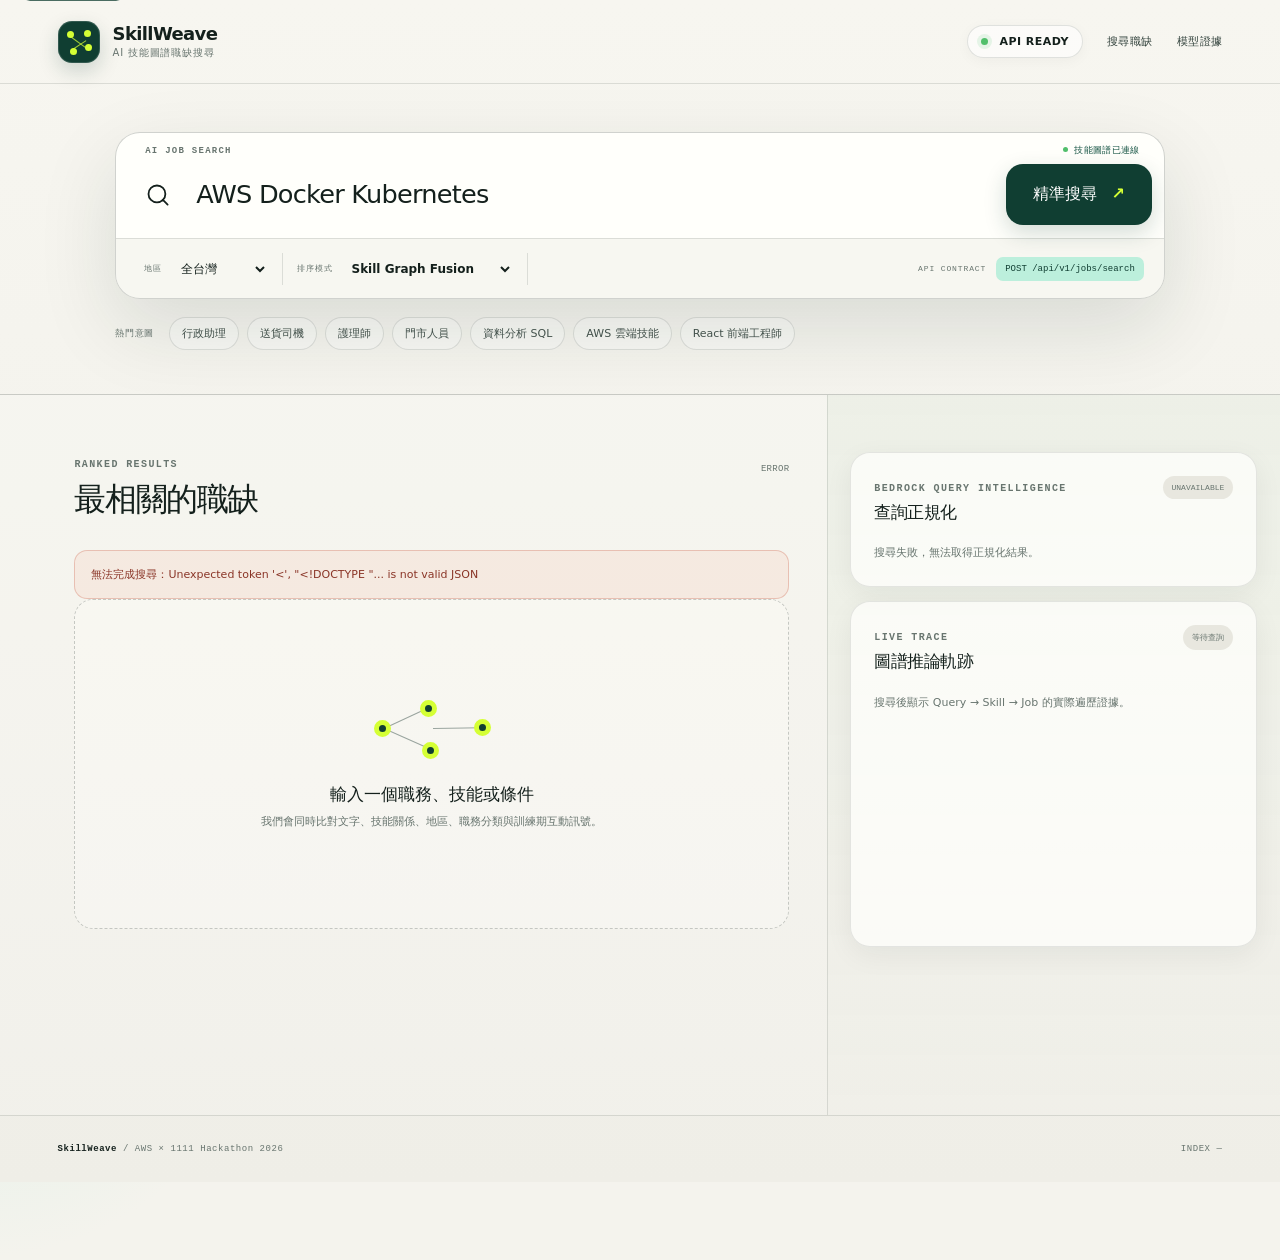
==== commit e418dd54: "feat(web): show query normalization evidence" ====
--- a/web/index.html
+++ b/web/index.html
@@ -120,6 +120,19 @@
         </div>
 
         <aside class="evidence-column" id="evidence">
+          <div class="panel normalization-panel">
+            <div class="panel-head">
+              <div>
+                <span class="kicker">BEDROCK QUERY INTELLIGENCE</span>
+                <h3>查詢正規化</h3>
+              </div>
+              <span id="normalization-badge" class="mini-badge">等待查詢</span>
+            </div>
+            <div id="query-normalization" class="query-normalization" aria-live="polite">
+              <p class="panel-empty">搜尋後顯示送入排序器的正規化查詢與結構化意圖。</p>
+            </div>
+          </div>
+
           <div class="panel graph-panel">
             <div class="panel-head">
               <div>
--- a/web/styles.css
+++ b/web/styles.css
@@ -129,6 +129,25 @@
 .panel h3 { margin: 6px 0 0; font-size: 17px; letter-spacing: -.03em; }
 .mini-badge { border-radius: 999px; padding: 7px 9px; background: #e8e7df; font-size: 8px; font-family: ui-monospace, monospace; color: var(--muted); }
 .mini-badge.active { color: var(--forest); background: var(--acid); }
+.mini-badge.fallback { color: #8a3527; background: rgba(255,118,72,.16); }
+.query-normalization { padding-top: 20px; }
+.normalization-flow { position: relative; display: grid; gap: 8px; }
+.normalization-query { padding: 12px 14px; border: 1px solid var(--line); border-radius: 12px; background: rgba(244,243,237,.66); }
+.normalization-query span { color: var(--muted); font: 800 7px/1 ui-monospace, monospace; letter-spacing: .11em; }
+.normalization-query p { margin: 7px 0 0; color: var(--ink-soft); font-size: 11px; line-height: 1.5; overflow-wrap: anywhere; }
+.normalization-query.output-query { border-color: rgba(157,189,25,.45); background: linear-gradient(135deg, rgba(213,255,53,.25), rgba(188,239,220,.34)); }
+.normalization-query.output-query span { color: var(--forest); }
+.normalization-query.output-query p { color: var(--forest); font-size: 13px; font-weight: 760; }
+.normalization-arrow { position: absolute; z-index: 1; left: 50%; top: 50%; display: grid; width: 22px; height: 22px; place-items: center; transform: translate(-50%, -50%); border: 3px solid rgba(255,255,252,.95); border-radius: 999px; color: var(--forest); background: var(--acid); font-size: 11px; font-weight: 900; }
+.structured-intent { display: grid; gap: 9px; margin: 15px 0 0; padding: 14px 0 0; border-top: 1px dashed var(--line-strong); }
+.structured-intent > div { display: grid; grid-template-columns: 64px 1fr; align-items: start; gap: 10px; }
+.structured-intent dt { padding-top: 5px; color: var(--muted); font-size: 8px; line-height: 1.3; }
+.structured-intent dd { display: flex; flex-wrap: wrap; gap: 5px; margin: 0; }
+.structured-intent dd span { max-width: 100%; padding: 5px 7px; border-radius: 7px; color: var(--forest); background: rgba(188,239,220,.44); font-size: 8px; line-height: 1.3; overflow-wrap: anywhere; }
+.normalization-provenance { display: flex; justify-content: space-between; gap: 10px; margin-top: 15px; padding-top: 12px; border-top: 1px solid var(--line); color: var(--muted); font-size: 8px; }
+.normalization-provenance code { max-width: 52%; overflow: hidden; color: var(--ink-soft); font-size: 8px; text-align: right; text-overflow: ellipsis; white-space: nowrap; }
+.normalization-loading { min-height: 94px; display: flex; align-items: center; justify-content: center; gap: 9px; color: var(--muted); font-size: 9px; }
+.normalization-loading i { width: 7px; height: 7px; border-radius: 50%; background: var(--acid-dark); animation: breathe 1.2s infinite; box-shadow: 0 0 0 0 rgba(157,189,25,.28); }
 .intent-graph { min-height: 250px; padding-top: 21px; }
 .panel-empty { font-size: 11px; color: var(--muted); line-height: 1.7; margin: 0; }
 .trace-visual { display: grid; gap: 12px; }
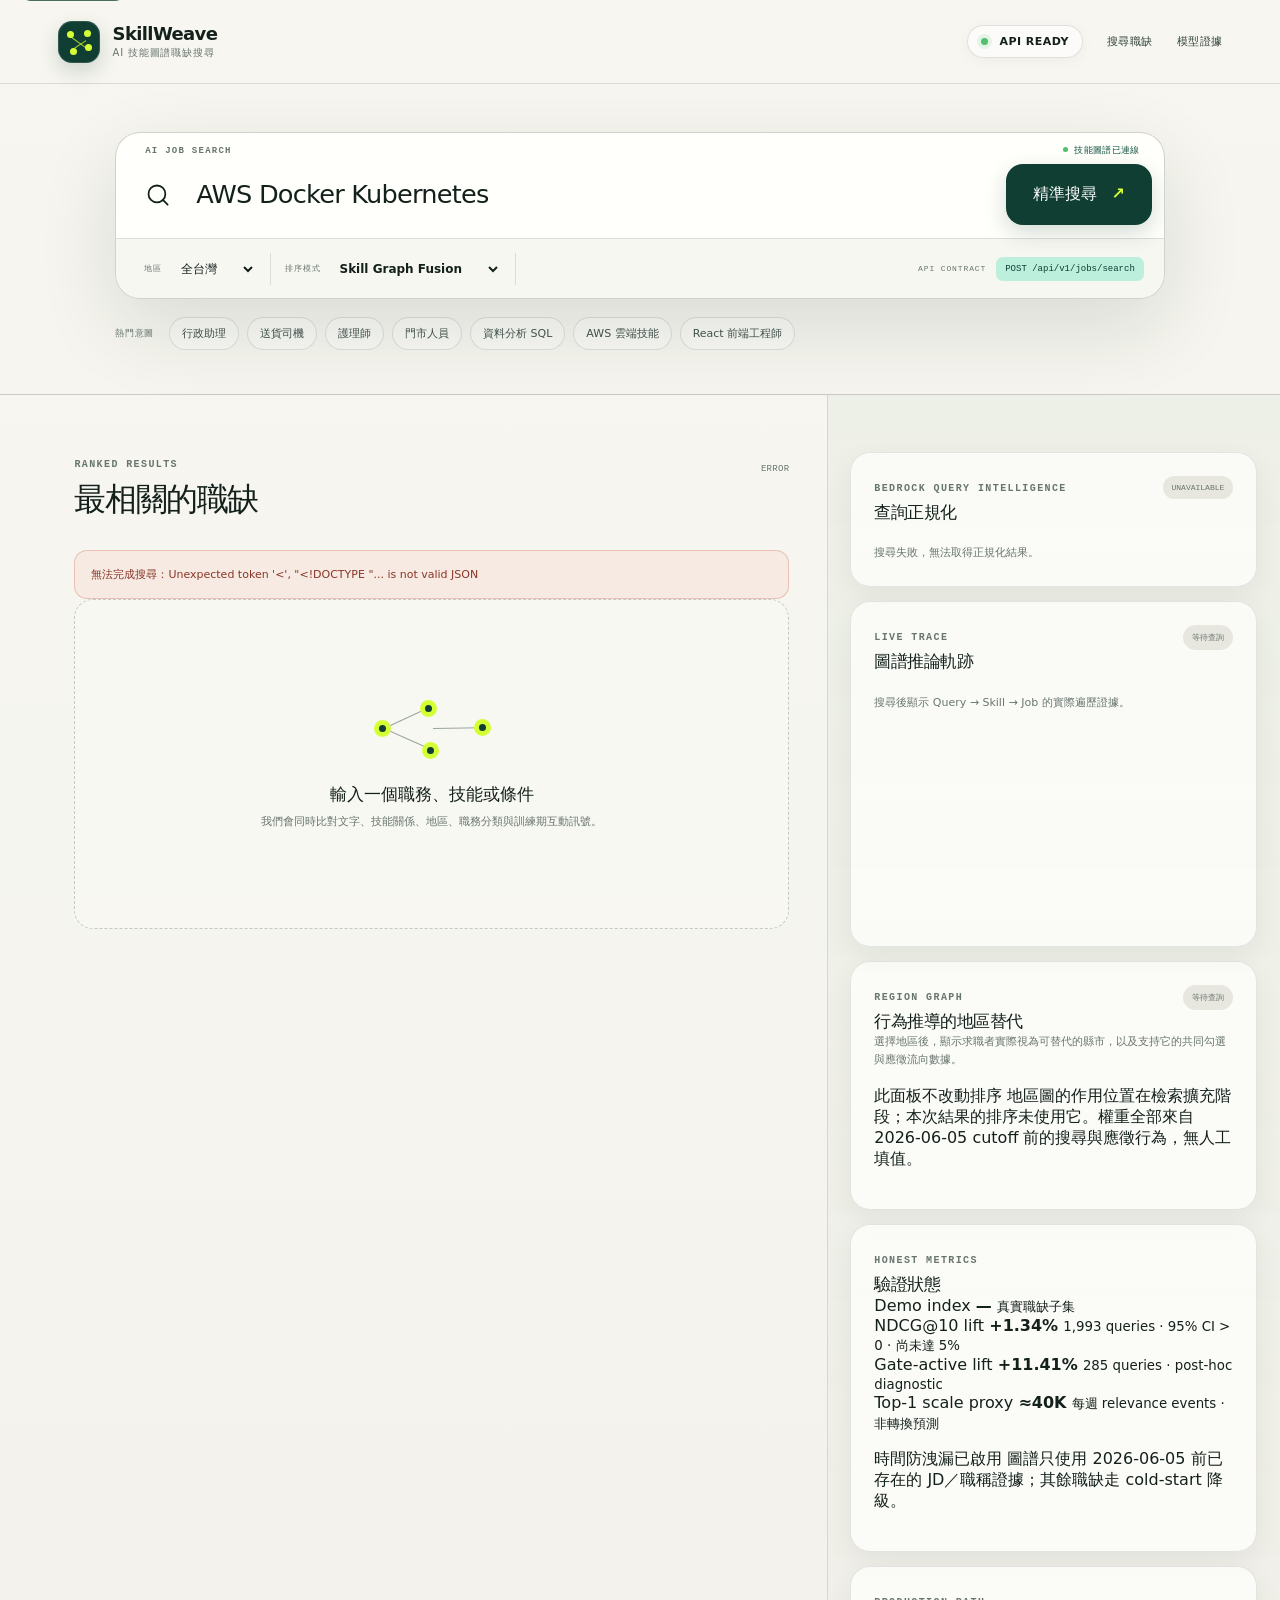
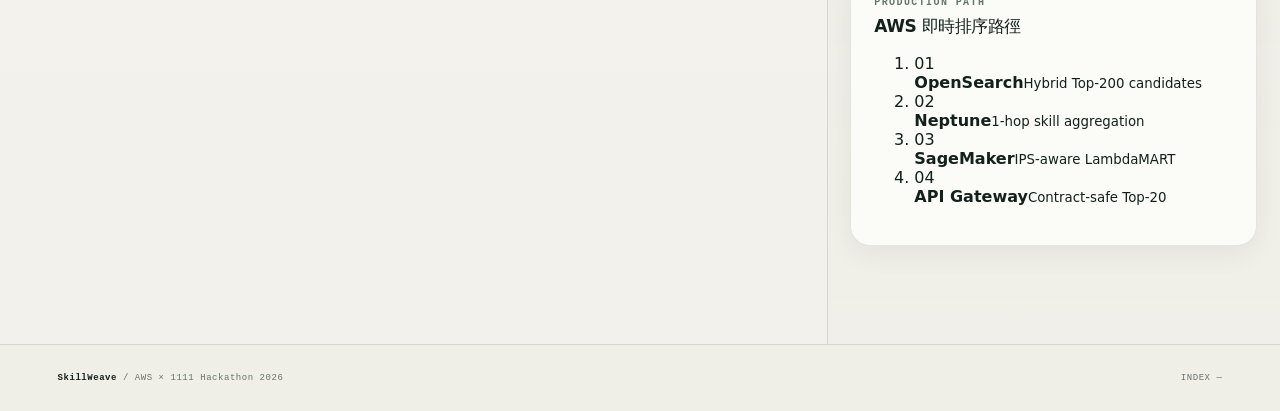
==== commit 3eb9f23e: "Merge main into the geo graph branch main advanced 37 commits while the geo graph work happened: a d" ====
--- a/web/index.html
+++ b/web/index.html
@@ -61,7 +61,10 @@
                 <option value="100100">台北市</option>
                 <option value="100200">新北市</option>
                 <option value="100500">桃園市</option>
-                <option value="100600">新竹地區</option>
+                <option value="100600">新竹市</option>
+                <option value="100700">新竹縣</option>
+                <option value="100300">基隆市</option>
+                <option value="102000">屏東縣</option>
                 <option value="100900">台中市</option>
                 <option value="101800">高雄市</option>
               </select>
@@ -145,6 +148,78 @@
               <p class="panel-empty">搜尋後顯示 Query → Skill → Job 的實際遍歷證據。</p>
             </div>
           </div>
+
+          <div class="panel region-panel">
+            <div class="panel-head">
+              <div>
+                <span class="kicker">REGION GRAPH</span>
+                <h3>行為推導的地區替代</h3>
+              </div>
+              <span id="region-badge" class="mini-badge">等待查詢</span>
+            </div>
+            <div id="region-trace" aria-live="polite">
+              <p class="panel-empty">
+                選擇地區後，顯示求職者實際視為可替代的縣市，以及支持它的共同勾選與應徵流向數據。
+              </p>
+            </div>
+            <div class="provenance">
+              <i></i>
+              <p>
+                <strong>此面板不改動排序</strong>
+                地區圖的作用位置在檢索擴充階段；本次結果的排序未使用它。權重全部來自
+                2026-06-05 cutoff 前的搜尋與應徵行為，無人工填值。
+              </p>
+            </div>
+          </div>
+
+          <div class="panel score-panel">
+            <div class="panel-head">
+              <div>
+                <span class="kicker">HONEST METRICS</span>
+                <h3>驗證狀態</h3>
+              </div>
+            </div>
+            <div class="metric-grid">
+              <div>
+                <span>Demo index</span>
+                <strong id="job-count">—</strong>
+                <small>真實職缺子集</small>
+              </div>
+              <div>
+                <span>NDCG@10 lift</span>
+                <strong id="ndcg-status">+1.34%</strong>
+                <small>1,993 queries · 95% CI &gt; 0 · 尚未達 5%</small>
+              </div>
+              <div>
+                <span>Gate-active lift</span>
+                <strong>+11.41%</strong>
+                <small>285 queries · post-hoc diagnostic</small>
+              </div>
+              <div>
+                <span>Top-1 scale proxy</span>
+                <strong>≈40K</strong>
+                <small>每週 relevance events · 非轉換預測</small>
+              </div>
+            </div>
+            <div class="provenance">
+              <i></i>
+              <p>
+                <strong>時間防洩漏已啟用</strong>
+                圖譜只使用 2026-06-05 前已存在的 JD／職稱證據；其餘職缺走 cold-start 降級。
+              </p>
+            </div>
+          </div>
+
+          <div class="panel architecture-panel">
+            <span class="kicker">PRODUCTION PATH</span>
+            <h3>AWS 即時排序路徑</h3>
+            <ol>
+              <li><span>01</span><div><strong>OpenSearch</strong><small>Hybrid Top-200 candidates</small></div></li>
+              <li><span>02</span><div><strong>Neptune</strong><small>1-hop skill aggregation</small></div></li>
+              <li><span>03</span><div><strong>SageMaker</strong><small>IPS-aware LambdaMART</small></div></li>
+              <li><span>04</span><div><strong>API Gateway</strong><small>Contract-safe Top-20</small></div></li>
+            </ol>
+          </div>
         </aside>
       </section>
     </main>
--- a/web/styles.css
+++ b/web/styles.css
@@ -168,6 +168,8 @@
 .graph-node strong { display: -webkit-box; overflow: hidden; -webkit-line-clamp: 2; -webkit-box-orient: vertical; font-size: 9px; line-height: 1.3; overflow-wrap: anywhere; }
 .graph-node.query { background: var(--acid); border-color: rgba(213,255,53,.8); }
 .graph-node.query span { color: #52620d; }
+.graph-node.occupation { background: #fff0df; border-color: rgba(255,181,120,.85); }
+.graph-node.occupation span { color: #9a4d18; }
 .graph-node.job { background: var(--mint); border-color: rgba(188,239,220,.85); }
 .graph-node.job span { color: var(--forest); }
 .graph-legend { display: flex; align-items: center; gap: 14px; color: var(--muted); font-size: 8px; }
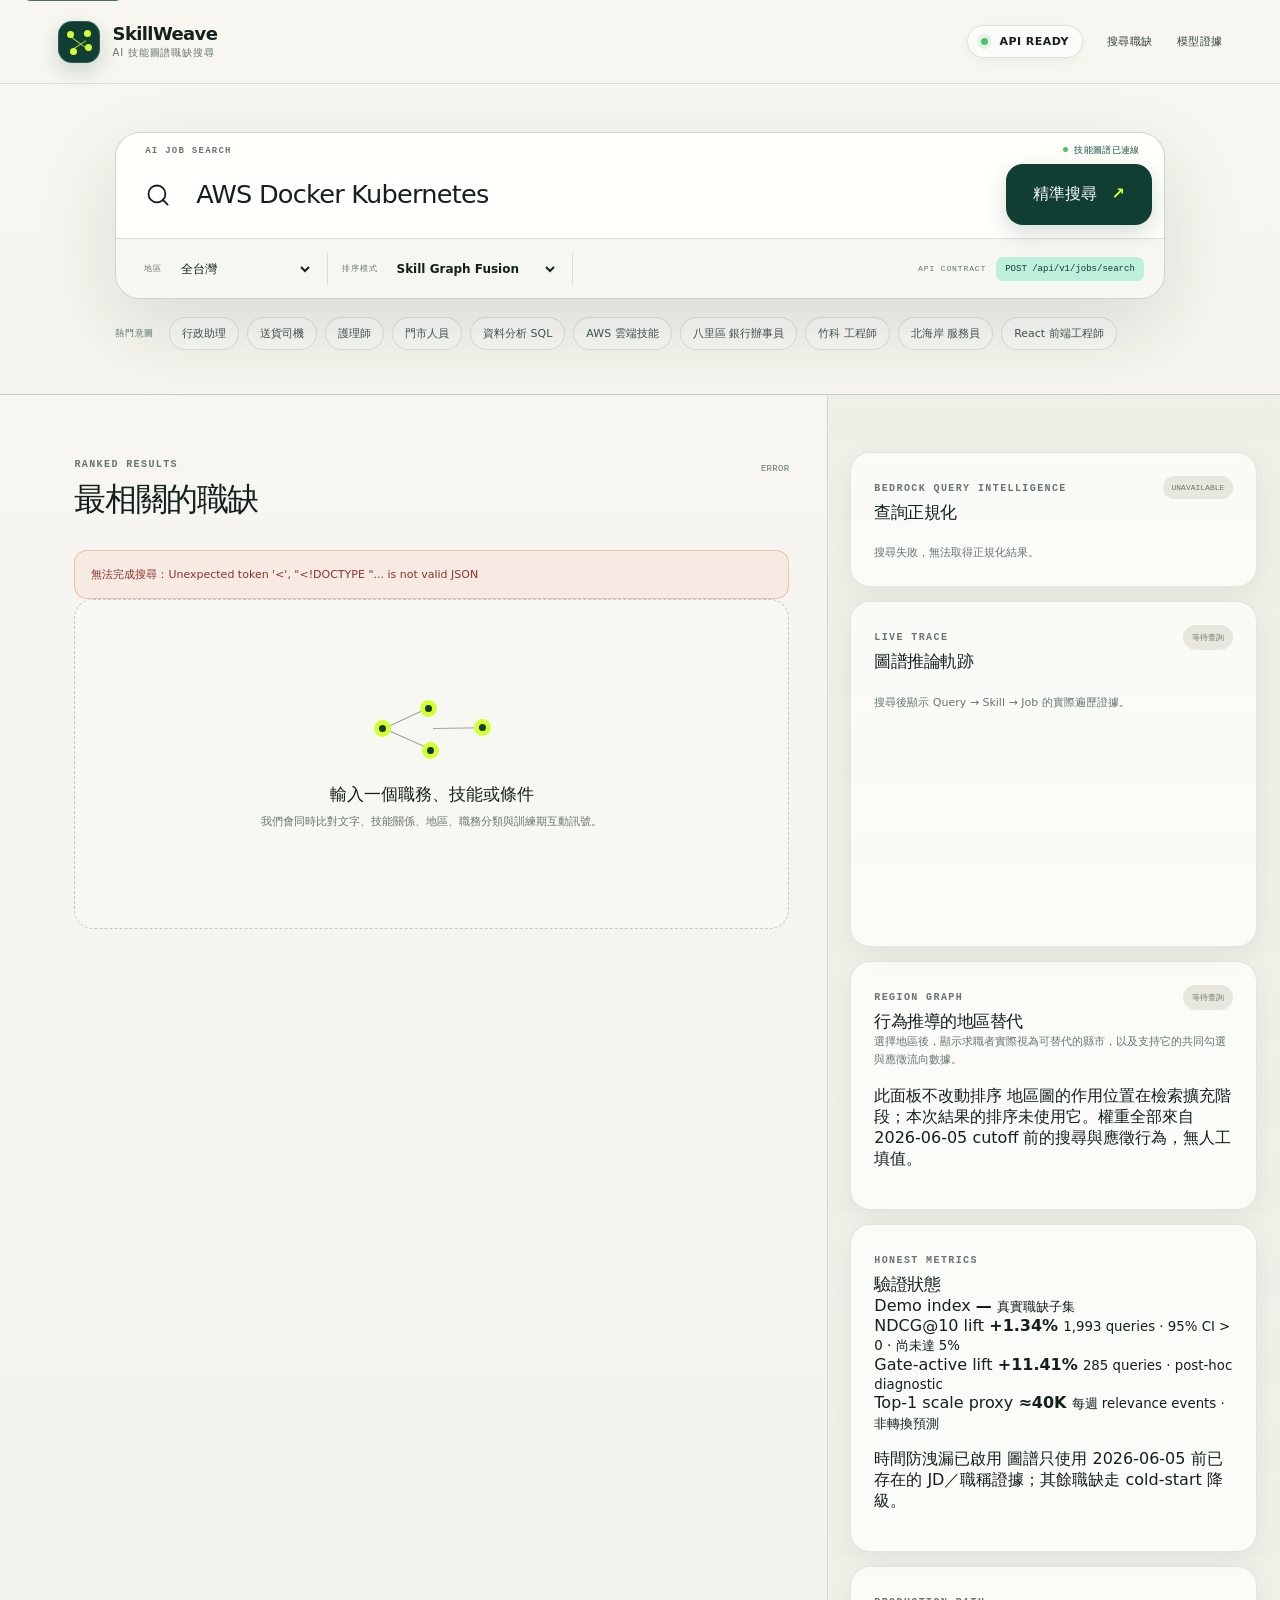
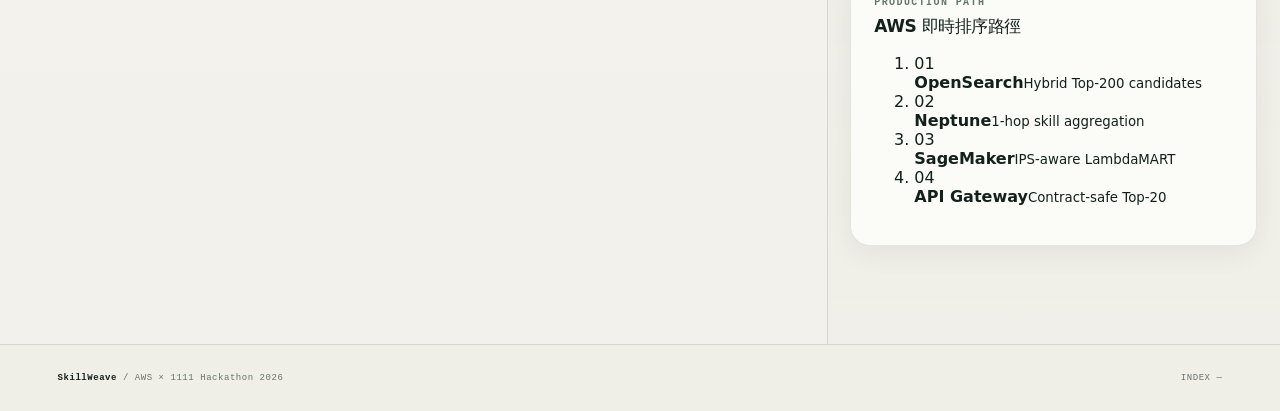
==== commit a4ac54ff: "Read a district out of query text and expand the geo graph from it GeoGraph.resolve only read filter" ====
--- a/web/index.html
+++ b/web/index.html
@@ -58,15 +58,30 @@
               <span>地區</span>
               <select id="location">
                 <option value="">全台灣</option>
-                <option value="100100">台北市</option>
-                <option value="100200">新北市</option>
-                <option value="100500">桃園市</option>
-                <option value="100600">新竹市</option>
-                <option value="100700">新竹縣</option>
-                <option value="100300">基隆市</option>
-                <option value="102000">屏東縣</option>
-                <option value="100900">台中市</option>
-                <option value="101800">高雄市</option>
+                <optgroup label="縣市">
+                  <option value="100100">台北市</option>
+                  <option value="100200">新北市</option>
+                  <option value="100500">桃園市</option>
+                  <option value="100600">新竹市</option>
+                  <option value="100700">新竹縣</option>
+                  <option value="100300">基隆市</option>
+                  <option value="102000">屏東縣</option>
+                  <option value="100900">台中市</option>
+                  <option value="101800">高雄市</option>
+                </optgroup>
+                <!-- District codes are what the geo graph resolves; a
+                     county-level code carries region_trace only. -->
+                <optgroup label="行政區">
+                  <option value="100226">新北市 八里區</option>
+                  <option value="100227">新北市 淡水區</option>
+                  <option value="100217">新北市 三峽區</option>
+                  <option value="100203">新北市 板橋區</option>
+                  <option value="100110">台北市 內湖區</option>
+                  <option value="100601">新竹市 東區</option>
+                  <option value="100508">桃園市 龜山區</option>
+                  <option value="100907">台中市 西屯區</option>
+                  <option value="101808">高雄市 三民區</option>
+                </optgroup>
               </select>
             </label>
             <label>
@@ -91,6 +106,9 @@
           <button data-query="門市人員">門市人員</button>
           <button data-query="資料分析 SQL">資料分析 SQL</button>
           <button data-query="AWS Docker Kubernetes">AWS 雲端技能</button>
+          <button data-query="八里區 銀行辦事員">八里區 銀行辦事員</button>
+          <button data-query="竹科 工程師">竹科 工程師</button>
+          <button data-query="北海岸 服務員">北海岸 服務員</button>
           <button data-query="React 前端工程師">React 前端工程師</button>
         </div>
       </section>
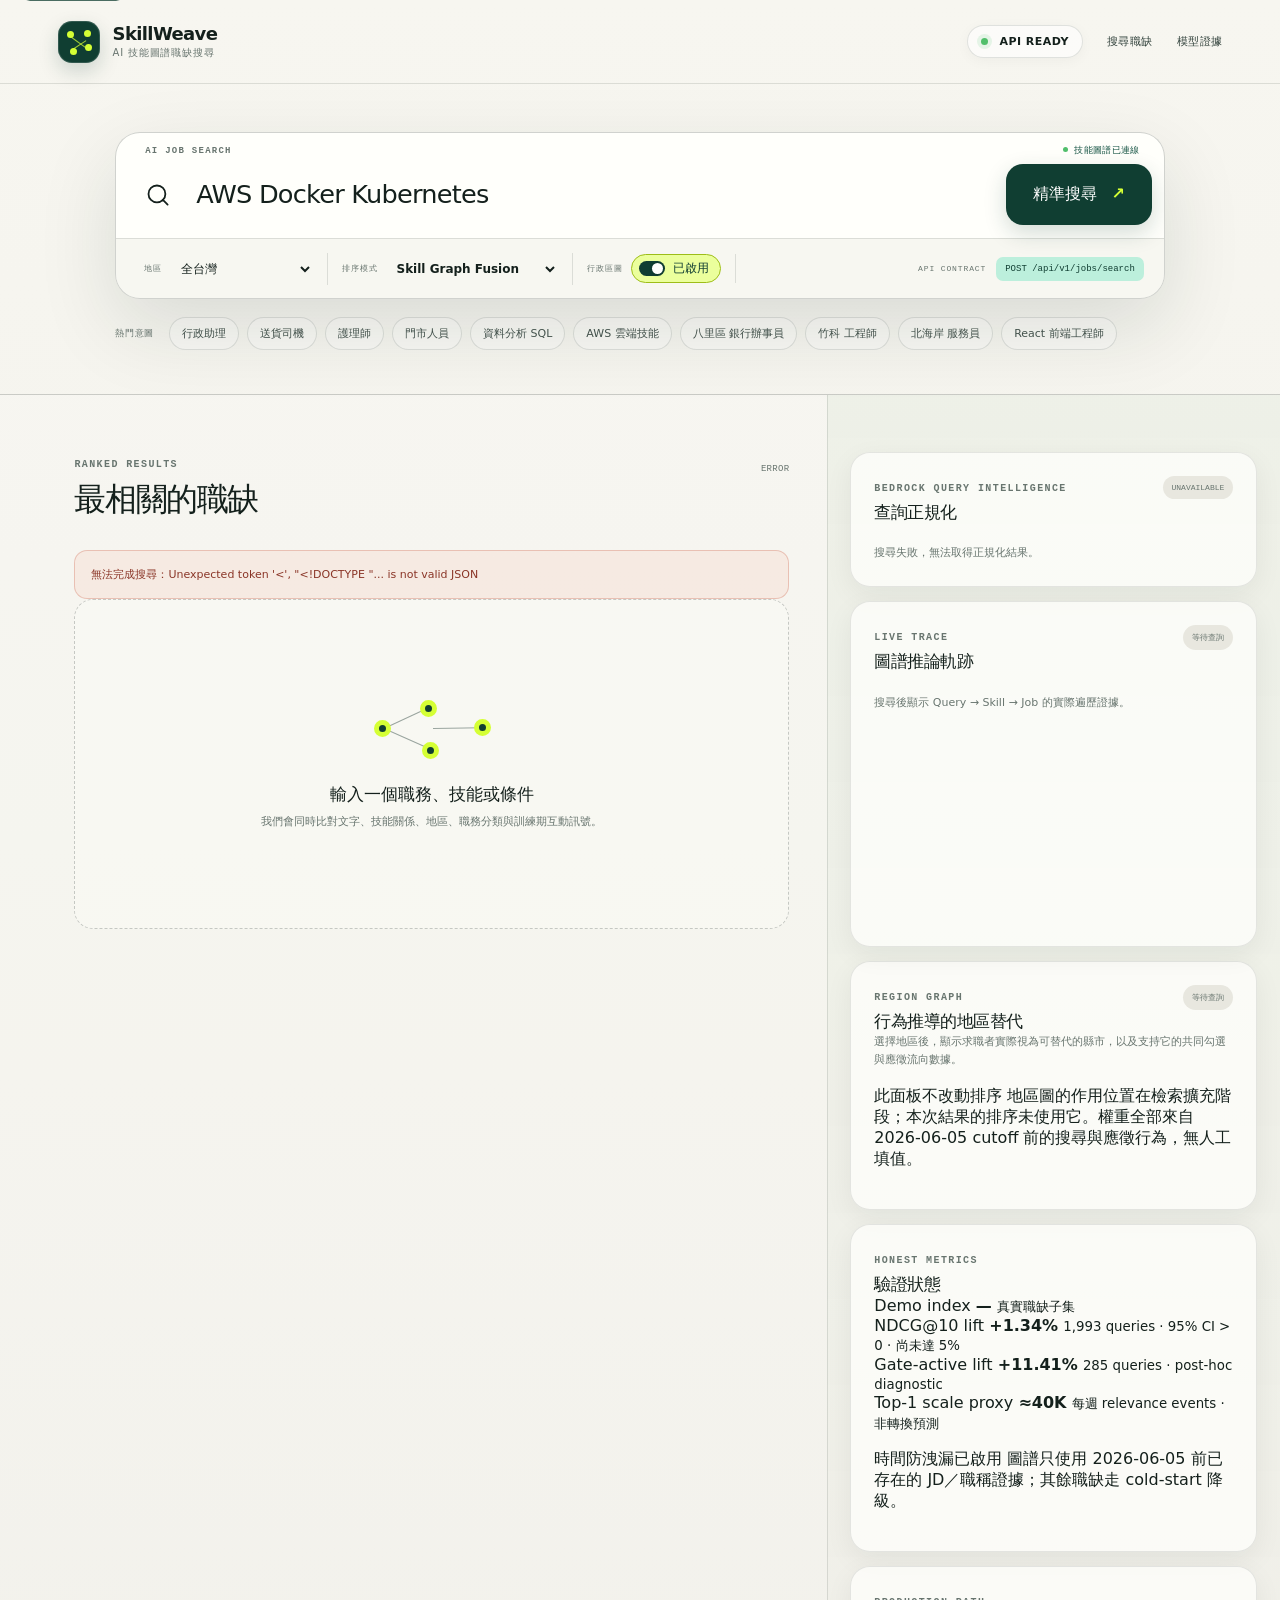
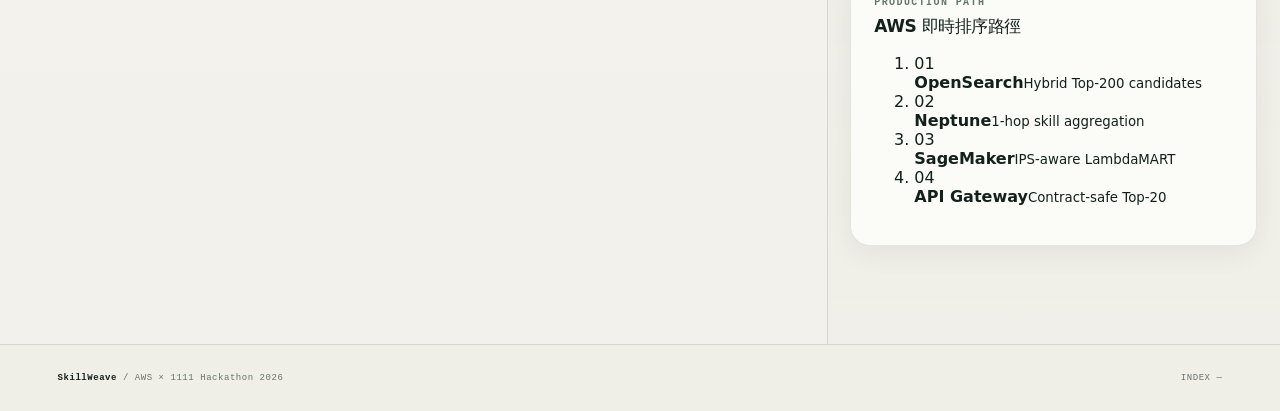
==== commit 1adb253e: "Add a switch for the district graph layer A toggle in the filter row turns meta.geo_trace on and off" ====
--- a/web/index.html
+++ b/web/index.html
@@ -91,6 +91,23 @@
                 <option value="false">無圖譜 Baseline</option>
               </select>
             </label>
+            <!-- Switches meta.geo_trace off at the server, not in CSS, so the
+                 off state is the real absence of the layer. Separate from
+                 排序模式 because the geo graph never scores anything. -->
+            <div class="field">
+              <span id="geo-mode-label">行政區圖</span>
+              <button
+                id="geo-mode"
+                class="switch"
+                type="button"
+                role="switch"
+                aria-checked="true"
+                aria-labelledby="geo-mode-label"
+              >
+                <i aria-hidden="true"></i>
+                <em>已啟用</em>
+              </button>
+            </div>
             <div class="contract">
               <span>API CONTRACT</span>
               <code>POST /api/v1/jobs/search</code>
--- a/web/styles.css
+++ b/web/styles.css
@@ -85,9 +85,21 @@
 .search-main button:disabled { opacity: .75; }
 .search-main button > span:last-child { color: var(--acid); padding-left: 9px; }
 .filters { min-height: 60px; border-top: 1px solid var(--line); padding: 8px 20px 8px 28px; display: flex; align-items: center; gap: 14px; background: rgba(235,233,223,.38); }
-.filters label { display: flex; align-items: center; gap: 8px; border-right: 1px solid var(--line); padding-right: 14px; }
-.filters label > span, .contract > span { font-family: ui-monospace, monospace; color: var(--muted); font-size: 8px; letter-spacing: .11em; }
+.filters label, .filters .field { display: flex; align-items: center; gap: 8px; border-right: 1px solid var(--line); padding-right: 14px; }
+.filters label > span, .filters .field > span, .contract > span { font-family: ui-monospace, monospace; color: var(--muted); font-size: 8px; letter-spacing: .11em; }
 .filters select { border: 0; outline: 0; background: transparent; color: var(--ink); font-weight: 720; font-size: 12px; padding: 8px 23px 8px 7px; }
+/* aria-checked is the state, so the visual has to follow the attribute rather
+   than a class, or the two can drift apart. */
+.switch { display: inline-flex; align-items: center; gap: 8px; border: 1px solid var(--line); border-radius: 999px; background: rgba(255,255,255,.42); padding: 5px 11px 5px 7px; transition: background .16s, border-color .16s; }
+.switch > i { position: relative; width: 26px; height: 15px; border-radius: 999px; background: #d3d1c6; transition: background .16s; flex: none; }
+.switch > i::after { content: ""; position: absolute; top: 2px; left: 2px; width: 11px; height: 11px; border-radius: 50%; background: #fffffc; box-shadow: 0 1px 3px rgba(16,38,31,.22); transition: transform .16s; }
+.switch > em { font-style: normal; font-weight: 720; font-size: 12px; color: var(--muted); }
+.switch[aria-checked="true"] { border-color: var(--acid-dark); background: var(--acid-soft); }
+.switch[aria-checked="true"] > i { background: var(--forest); }
+.switch[aria-checked="true"] > i::after { transform: translateX(11px); }
+.switch[aria-checked="true"] > em { color: var(--forest); }
+.switch:focus-visible { outline: 2px solid var(--forest); outline-offset: 2px; }
+.switch:disabled { cursor: not-allowed; opacity: .5; }
 .contract { margin-left: auto; display: flex; align-items: center; gap: 10px; }
 .contract code { font-size: 9px; color: var(--forest); background: var(--mint); border-radius: 7px; padding: 7px 9px; }
 .suggestions { display: flex; align-items: center; gap: 8px; flex-wrap: wrap; margin-top: 18px; }
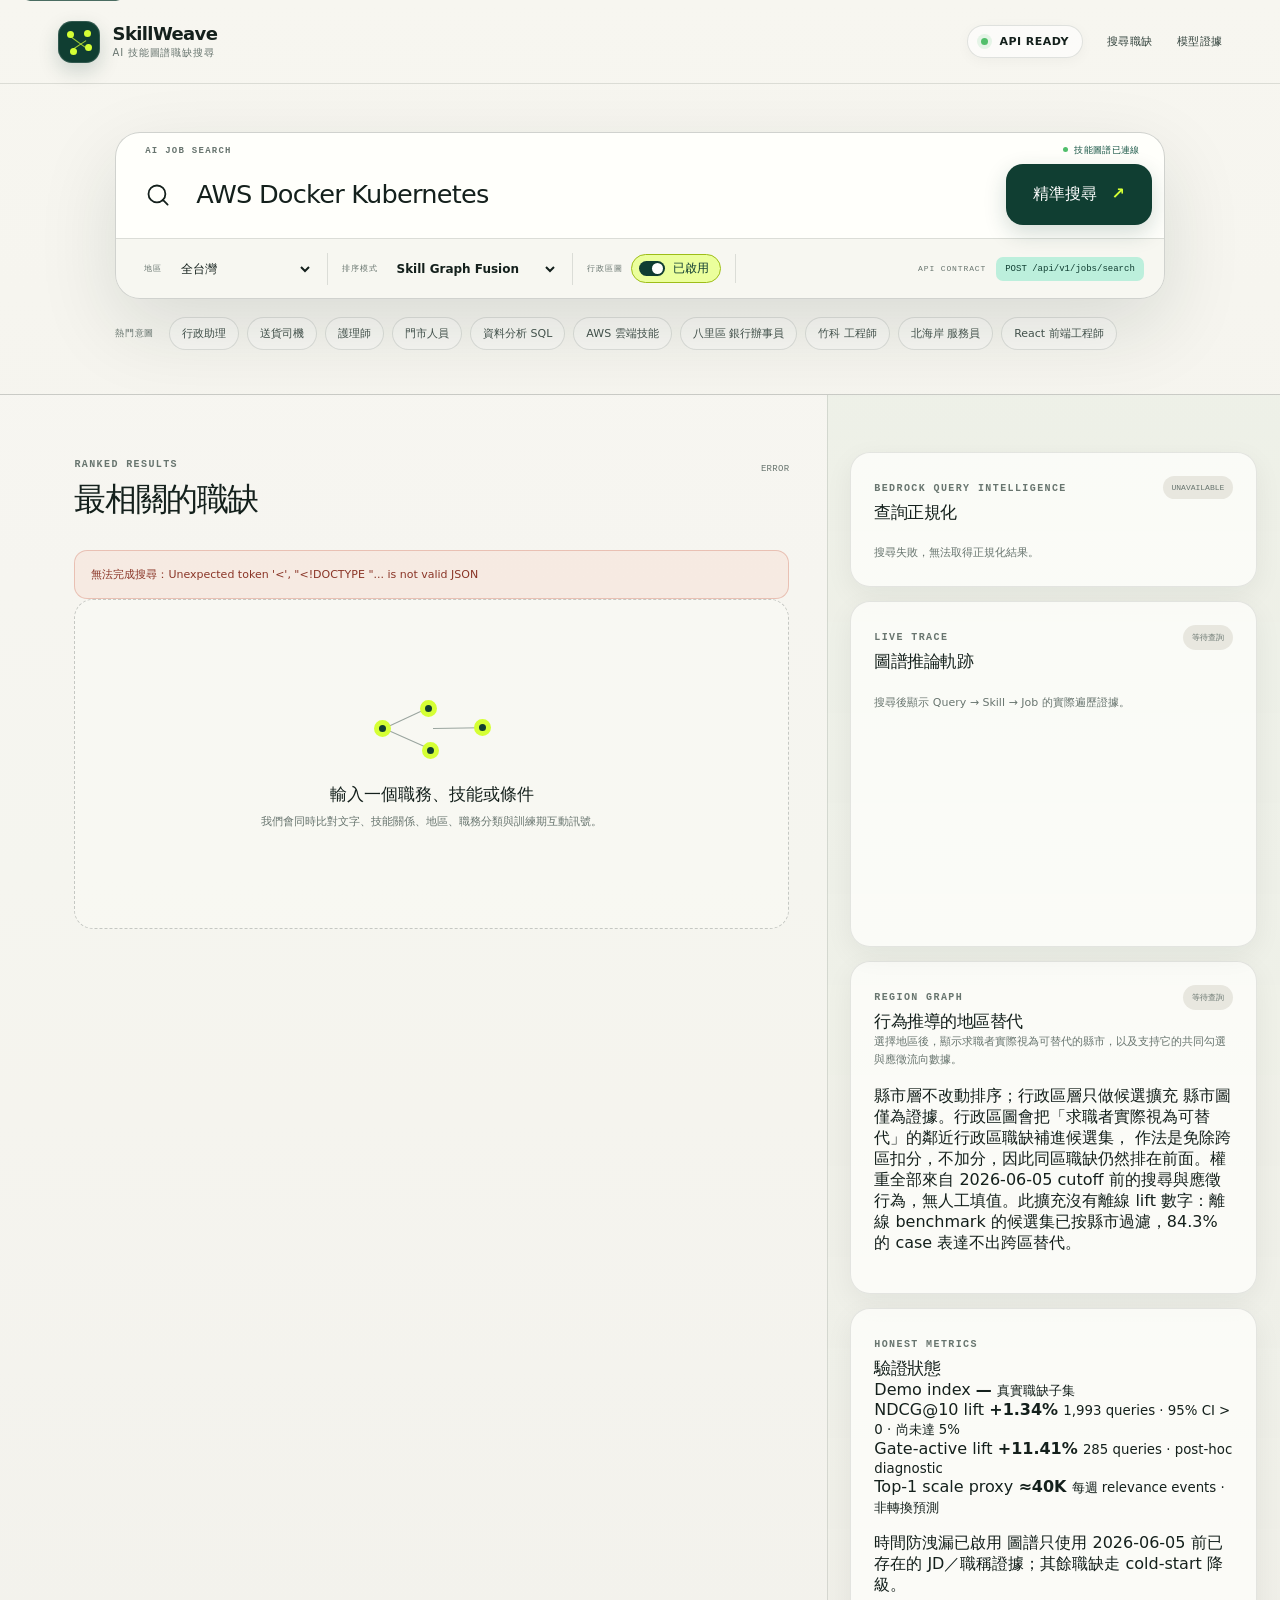
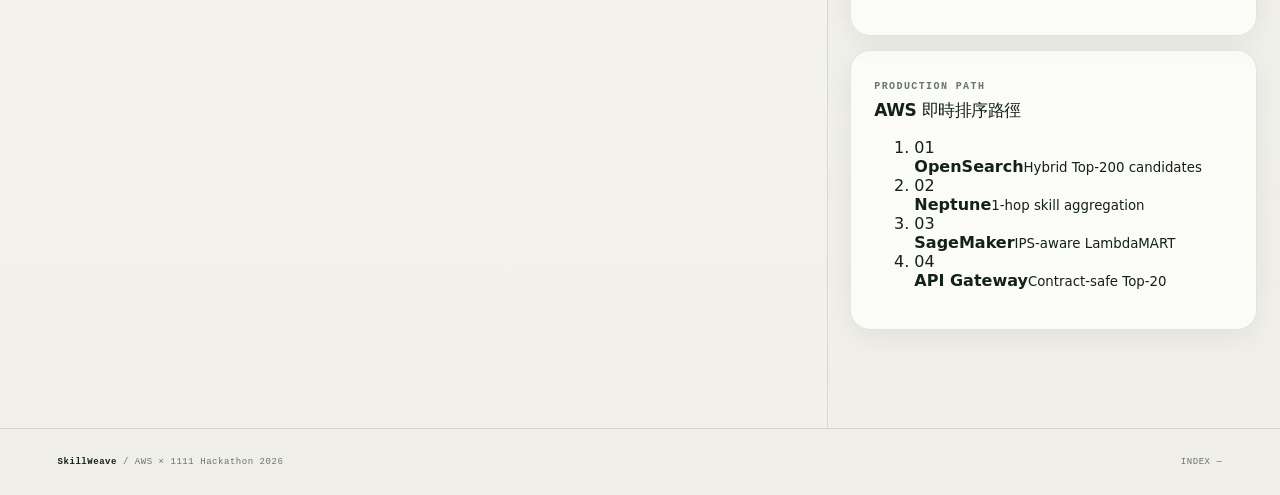
==== commit 57550033: "Let the geo graph expand the candidate set The graph could say 龜山區 substitutes for 林口區 and nothing c" ====
--- a/web/index.html
+++ b/web/index.html
@@ -197,12 +197,16 @@
                 選擇地區後，顯示求職者實際視為可替代的縣市，以及支持它的共同勾選與應徵流向數據。
               </p>
             </div>
+            <!-- The county layer and the district layer now differ on this, so
+                 the panel must not make one claim for both. -->
             <div class="provenance">
               <i></i>
               <p>
-                <strong>此面板不改動排序</strong>
-                地區圖的作用位置在檢索擴充階段；本次結果的排序未使用它。權重全部來自
-                2026-06-05 cutoff 前的搜尋與應徵行為，無人工填值。
+                <strong>縣市層不改動排序；行政區層只做候選擴充</strong>
+                縣市圖僅為證據。行政區圖會把「求職者實際視為可替代」的鄰近行政區職缺補進候選集，
+                作法是免除跨區扣分，不加分，因此同區職缺仍然排在前面。權重全部來自 2026-06-05
+                cutoff 前的搜尋與應徵行為，無人工填值。此擴充沒有離線 lift 數字：離線 benchmark
+                的候選集已按縣市過濾，84.3% 的 case 表達不出跨區替代。
               </p>
             </div>
           </div>
--- a/web/styles.css
+++ b/web/styles.css
@@ -100,6 +100,10 @@
 .switch[aria-checked="true"] > em { color: var(--forest); }
 .switch:focus-visible { outline: 2px solid var(--forest); outline-offset: 2px; }
 .switch:disabled { cursor: not-allowed; opacity: .5; }
+/* A posting the geo graph substituted in from a neighbouring district. Marked so
+   an out-of-area result reads as deliberate rather than as a filter bug. */
+.job-card.geo-substituted { border-left: 2px solid var(--acid-dark); }
+.job-card.geo-substituted .job-subtitle { color: var(--forest); font-weight: 620; }
 .contract { margin-left: auto; display: flex; align-items: center; gap: 10px; }
 .contract code { font-size: 9px; color: var(--forest); background: var(--mint); border-radius: 7px; padding: 7px 9px; }
 .suggestions { display: flex; align-items: center; gap: 8px; flex-wrap: wrap; margin-top: 18px; }
